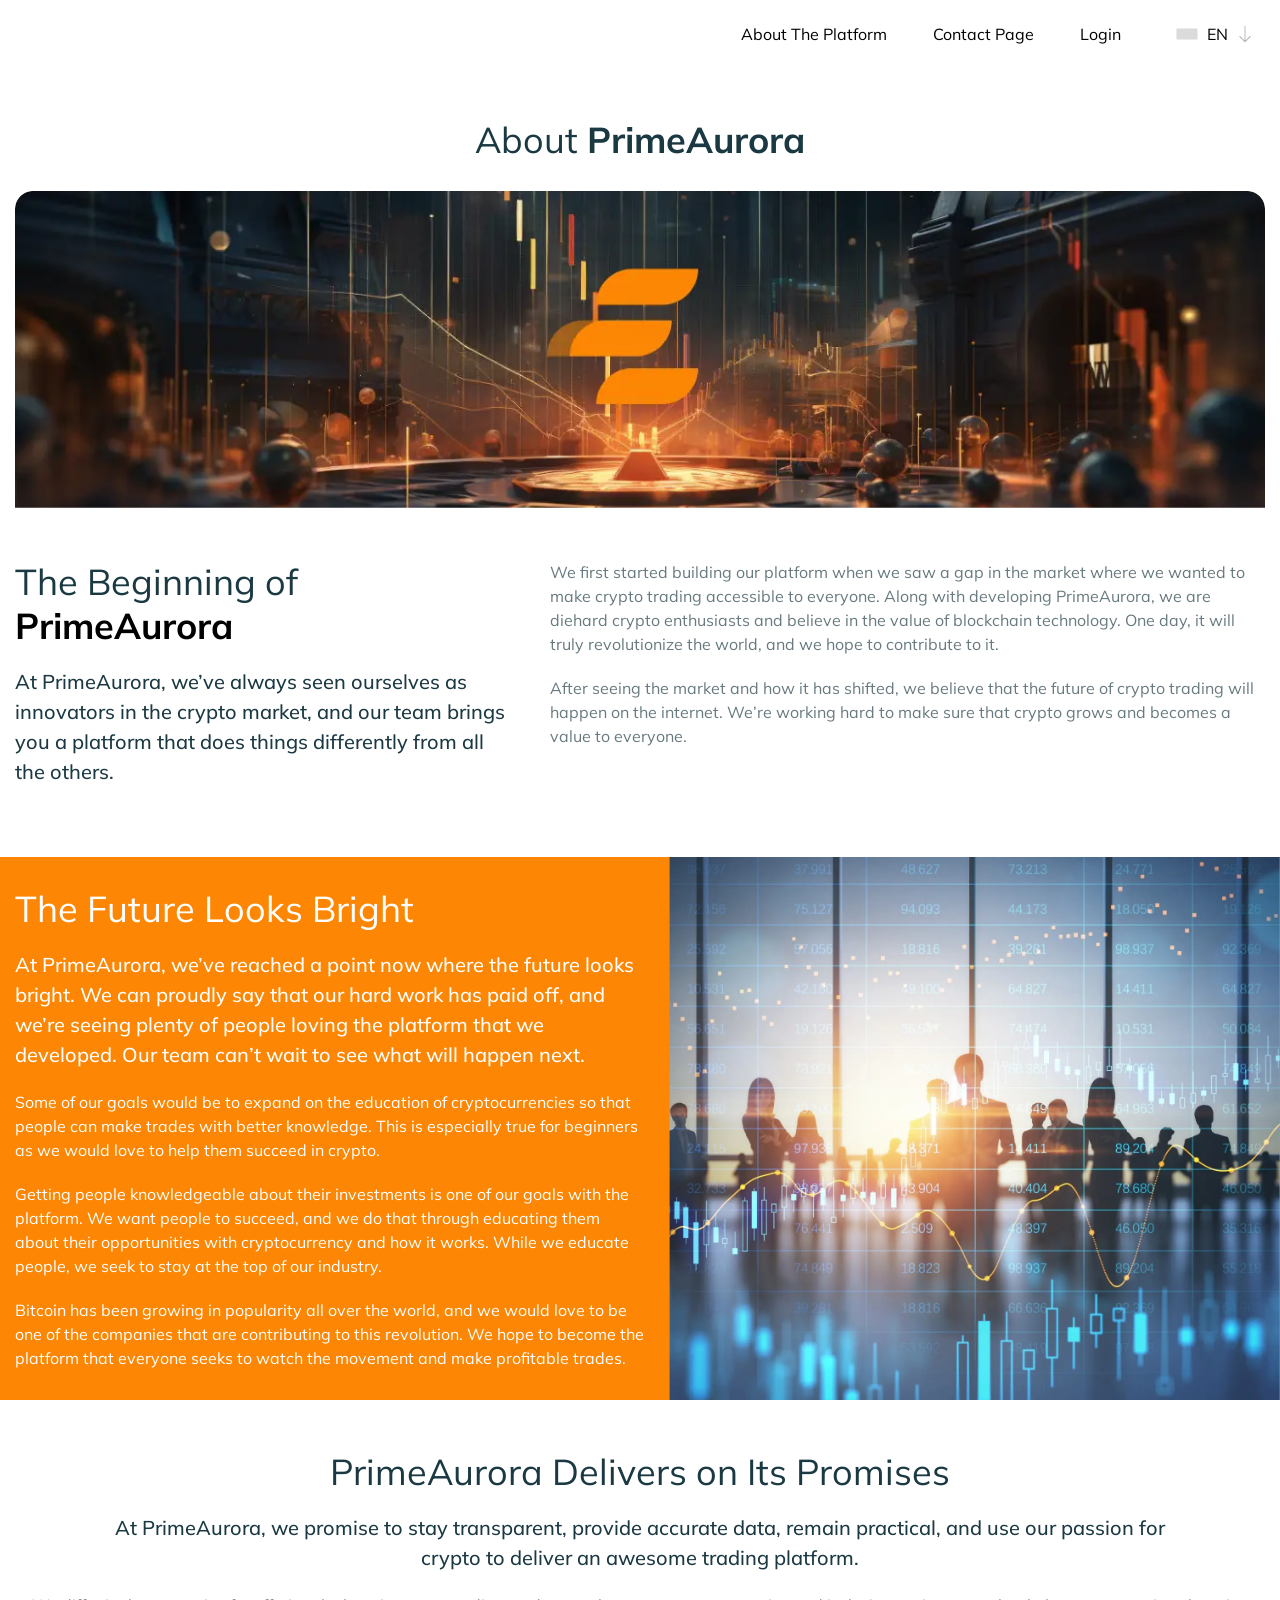
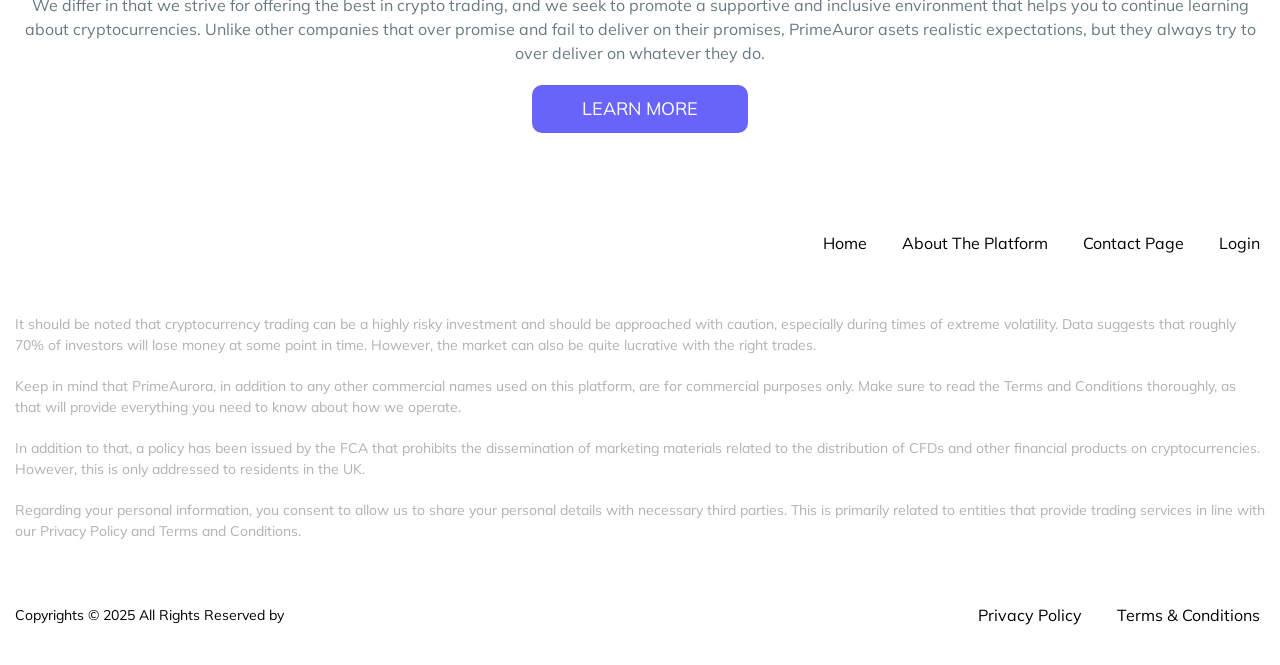
==== pages/about/index.html @ b4b2db0b "Done" ====
<!DOCTYPE html>
<html lang="en" data-scrapbook-source="https://primeaurora.com/about/">
<head>
	<meta charset="UTF-8">
	<meta name="viewport" content="width=device-width, initial-scale=1.0">
	<title>PrimeAurora™ | Official 2025 Update </title>
	<meta name="description" content="Invest in the Wild Frontier of Crypto and Trade with All the Tools You Need">
	<meta name="keywords" content="">

	<link rel="stylesheet" href="../../styles/intlTelInput.css">
	<link rel="stylesheet" href="../../styles/style-min.css">
	<link rel="icon" type="image/png" sizes="32x32" href="../../assets/favicon.ico">

</head>
<body>
	<div class="wrapper">
		<div class="bg_grad">
			<header class="header">
				<div class="container flex-bl">
					<a class="logo" href="/"><img alt="" src="../../assets/logo.svg"></a>
					<div class="language">
						<a class="menu__link" id="toggle">
						<div class="iti__flag iti__gb"></div>En</a>
						<ul class="submenu">
							<li class="subitem">
								<a href="/">
								<div class="iti__flag iti__gb"></div>en</a>
							</li>
							<li class="subitem">
								<a href="../../languages/dk/">
								<div class="iti__flag iti__dk"></div>Dk</a>
							</li>
							<li class="subitem">
								<a href="../../languages/de/">
								<div class="iti__flag iti__de"></div>De</a>
							</li>
							<li class="subitem">
								<a href="../../languages/cz/">
								<div class="iti__flag iti__cz"></div>CZ</a>
							</li>
							<li class="subitem">
								<a href="../../languages/es/">
								<div class="iti__flag iti__es"></div>es</a>
							</li>
							<li class="subitem">
								<a href="../../languages/fi/">
								<div class="iti__flag iti__fi"></div>fi</a>
							</li>
							<li class="subitem">
								<a href="../../languages/fr/">
								<div class="iti__flag iti__fr"></div>Fr</a>
							</li>
							<li class="subitem">
								<a href="../../languages/it/">
								<div class="iti__flag iti__it"></div>IT</a>
							</li>
							<li class="subitem">
								<a href="../../languages/hu/">
								<div class="iti__flag iti__hu"></div>HU</a>
							</li>
							<li class="subitem">
								<a href="../../languages/nl/">
								<div class="iti__flag iti__nl"></div>NL</a>
							</li>
							<li class="subitem">
								<a href="../../languages/no/">
								<div class="iti__flag iti__no"></div>NO</a>
							</li>
							<li class="subitem">
								<a href="../../languages/pl/">
								<div class="iti__flag iti__pl"></div>PL</a>
							</li>
							<li class="subitem">
								<a href="../../languages/pt/">
								<div class="iti__flag iti__pt"></div>PT</a>
							</li>
							<li class="subitem">
								<a href="../../languages/ru/">
								<div class="iti__flag iti__ru"></div>RU</a>
							</li>
							<li class="subitem">
								<a href="../../languages/se/">
								<div class="iti__flag iti__se"></div>SE</a>
							</li>
						</ul>
					</div>
					<nav class="menu__nav">
						<a class="menu__link @@link-1" href="../../pages/about/">About The Platform</a> <a class="menu__link @@link-2" href="../../pages/contact/">Contact Page</a> <a class="menu__link @@link-3" href="../../pages/login/">Login</a>
					</nav>
				</div>
			</header>
		</div>
		<section class="about">
			<div class="container">
				<h1 class="title-2 center">About <b>PrimeAurora</b></h1>
				<div class="about__img"><img alt="" src="../../assets/about.webp"></div>
				<div class="block__row-2">
					<div class="block__col">
						<h2 class="title-2">The Beginning of <b class="accent">PrimeAurora</b></h2>
						<p class="txt">At PrimeAurora, we’ve always seen ourselves as innovators in the crypto market, and our team brings you a platform that does things differently from all the others.</p>
					</div>
					<div class="block__content">
						<p>We first started building our platform when we saw a gap in the market where we wanted to make crypto trading accessible to everyone. Along with developing PrimeAurora, we are diehard crypto enthusiasts and believe in the value of blockchain technology. One day, it will truly revolutionize the world, and we hope to contribute to it.</p>
						<p>After seeing the market and how it has shifted, we believe that the future of crypto trading will happen on the internet. We’re working hard to make sure that crypto grows and becomes a value to everyone.</p>
					</div>
				</div>
			</div>
		</section>
		<div class="holder">
			<div class="holder__content">
				<div class="holder__container">
					<div class="holder__body">
						<h2 class="title-2">The Future Looks Bright</h2>
						<p class="txt">At PrimeAurora, we’ve reached a point now where the future looks bright. We can proudly say that our hard work has paid off, and we’re seeing plenty of people loving the platform that we developed. Our team can’t wait to see what will happen next.</p>
						<p>Some of our goals would be to expand on the education of cryptocurrencies so that people can make trades with better knowledge. This is especially true for beginners as we would love to help them succeed in crypto.</p>
						<p>Getting people knowledgeable about their investments is one of our goals with the platform. We want people to succeed, and we do that through educating them about their opportunities with cryptocurrency and how it works. While we educate people, we seek to stay at the top of our industry.</p>
						<p>Bitcoin has been growing in popularity all over the world, and we would love to be one of the companies that are contributing to this revolution. We hope to become the platform that everyone seeks to watch the movement and make profitable trades.</p>
					</div>
				</div>
			</div>
			<div class="holder__image"><img alt="" src="../../assets/img-4.webp"></div>
		</div>
		<section class="join">
			<div class="container">
				<h2 class="title-2 center">PrimeAurora Delivers on Its Promises</h2>
				<p class="txt center">At PrimeAurora, we promise to stay transparent, provide accurate data, remain practical, and use our passion for<br>
				crypto to deliver an awesome trading platform.</p>
				<p class="center">We differ in that we strive for offering the best in crypto trading, and we seek to promote a supportive and inclusive environment that helps you to continue learning about cryptocurrencies. Unlike other companies that over promise and fail to deliver on their promises, PrimeAuror asets realistic expectations, but they always try to over deliver on whatever they do.</p><a class="btn" href="/">LEARN MORE</a>
			</div>
		</section>
		<footer class="footer">
			<div class="footer-top">
				<div class="container">
					<div class="flex-bl">
						<a class="logo" href="/"><img alt="" src="../../assets/logo.svg"></a>
						<ul class="nav">
							<li class="nav__link">
								<a href="/">Home</a>
							</li>
							<li class="nav__link">
								<a href="../../pages/about/">About The Platform</a>
							</li>
							<li class="nav__link">
								<a href="../../pages/contact/">Contact Page</a>
							</li>
							<li class="nav__link">
								<a href="../../pages/login/">Login</a>
							</li>
						</ul>
					</div>
					<p><b>Important Risk Note:</b><br>
					It should be noted that cryptocurrency trading can be a highly risky investment and should be approached with caution, especially during times of extreme volatility. Data suggests that roughly 70% of investors will lose money at some point in time. However, the market can also be quite lucrative with the right trades.</p>
					<p>Keep in mind that PrimeAurora, in addition to any other commercial names used on this platform, are for commercial purposes only. Make sure to read the Terms and Conditions thoroughly, as that will provide everything you need to know about how we operate.</p>
					<p>In addition to that, a policy has been issued by the FCA that prohibits the dissemination of marketing materials related to the distribution of CFDs and other financial products on cryptocurrencies. However, this is only addressed to residents in the UK.</p>
					<p>Regarding your personal information, you consent to allow us to share your personal details with necessary third parties. This is primarily related to entities that provide trading services in line with our Privacy Policy and Terms and Conditions.</p>
				</div>
			</div>
			<div class="footer-bottom">
				<div class="container">
					<div class="flex-bl">
						<ul class="nav">
							<li class="nav__link">
								<a href="../../pages/policy/">Privacy Policy</a>
							</li>
							<li class="nav__link">
								<a href="../../pages/terms/">Terms &amp; Conditions</a>
							</li>
						</ul>
						<div class="copyright">
							Copyrights © 2025 All Rights Reserved by <span>PrimeAurora</span>
						</div>
					</div>
				</div>
			</div>
		</footer>
	</div>

<script src="../../js/scripts.js"></script>
<script src="../../js/main.js"></script>

</body>
</html>
---- styles/intlTelInput.css ----
.iti {
  position: relative;
  display: inline-block;
}
.iti * {
  box-sizing: border-box;
}
.iti__hide {
  display: none;
}
.iti__v-hide {
  visibility: hidden;
}
.iti input,
.iti input[type=text],
.iti input[type=tel] {
  position: relative;
  z-index: 0;
  margin-top: 0 !important;
  margin-bottom: 0 !important;
  padding-right: 36px;
  margin-right: 0;
}
.iti__flag-container {
  position: absolute;
  top: 0;
  bottom: 0;
  right: 0;
  padding: 1px;
}
.iti__selected-flag {
  z-index: 1;
  position: relative;
  display: flex;
  align-items: center;
  height: 100%;
  padding: 0 6px 0 8px;
}
.iti__arrow {
  margin-left: 6px;
  width: 0;
  height: 0;
  border-left: 3px solid transparent;
  border-right: 3px solid transparent;
  border-top: 4px solid #555;
}
[dir=rtl] .iti__arrow {
  margin-right: 6px;
  margin-left: 0;
}
.iti__arrow--up {
  border-top: none;
  border-bottom: 4px solid #555;
}
.iti__country-list {
  position: absolute;
  z-index: 2;
  list-style: none;
  padding: 0;
  margin: 0 0 0 -1px;
  box-shadow: 1px 1px 4px rgba(0, 0, 0, 0.2);
  background-color: white;
  border: 1px solid #ccc;
  white-space: nowrap;
  max-height: 200px;
  overflow-y: scroll;
  -webkit-overflow-scrolling: touch;
}
.iti__country-list--dropup {
  bottom: 100%;
  margin-bottom: -1px;
}
@media (max-width: 500px) {
  .iti__country-list {
    white-space: normal;
  }
}
.iti__flag-box {
  display: inline-block;
  width: 20px;
}
.iti__divider {
  padding-bottom: 5px;
  margin-bottom: 5px;
  border-bottom: 1px solid #ccc;
}
.iti__country {
  display: flex;
  align-items: center;
  padding: 5px 10px;
  outline: none;
}
.iti__dial-code {
  color: #999;
}
.iti__country.iti__highlight {
  background-color: rgba(0, 0, 0, 0.05);
}
.iti__flag-box, .iti__country-name {
  margin-right: 6px;
}
[dir=rtl] .iti__flag-box, [dir=rtl] .iti__country-name {
  margin-right: 0;
  margin-left: 6px;
}
.iti--allow-dropdown input,
.iti--allow-dropdown input[type=text],
.iti--allow-dropdown input[type=tel], .iti--separate-dial-code input,
.iti--separate-dial-code input[type=text],
.iti--separate-dial-code input[type=tel] {
  padding-right: 6px;
  padding-left: 52px;
  margin-left: 0;
}
[dir=rtl] .iti--allow-dropdown input,
[dir=rtl] .iti--allow-dropdown input[type=text],
[dir=rtl] .iti--allow-dropdown input[type=tel], [dir=rtl] .iti--separate-dial-code input,
[dir=rtl] .iti--separate-dial-code input[type=text],
[dir=rtl] .iti--separate-dial-code input[type=tel] {
  padding-right: 52px;
  padding-left: 6px;
  margin-right: 0;
}
.iti--allow-dropdown .iti__flag-container, .iti--separate-dial-code .iti__flag-container {
  right: auto;
  left: 0;
}
[dir=rtl] .iti--allow-dropdown .iti__flag-container, [dir=rtl] .iti--separate-dial-code .iti__flag-container {
  right: 0;
  left: auto;
}
.iti--allow-dropdown .iti__flag-container:hover {
  cursor: pointer;
}
.iti--allow-dropdown .iti__flag-container:hover .iti__selected-flag {
  /*background-color: rgba(0, 0, 0, 0.05);*/
}
.iti--allow-dropdown input[disabled] + .iti__flag-container:hover,
.iti--allow-dropdown input[readonly] + .iti__flag-container:hover {
  cursor: default;
}
.iti--allow-dropdown input[disabled] + .iti__flag-container:hover .iti__selected-flag,
.iti--allow-dropdown input[readonly] + .iti__flag-container:hover .iti__selected-flag {
  background-color: transparent;
}
.iti--separate-dial-code .iti__selected-flag {
  background-color: rgba(0, 0, 0, 0.05);
}
.iti--separate-dial-code.iti--show-flags .iti__selected-dial-code {
  margin-left: 6px;
}
[dir=rtl] .iti--separate-dial-code.iti--show-flags .iti__selected-dial-code {
  margin-left: 0;
  margin-right: 6px;
}
.iti--container {
  position: absolute;
  top: -1000px;
  left: -1000px;
  z-index: 1060;
  padding: 1px;
}
.iti--container:hover {
  cursor: pointer;
}

.iti-mobile .iti--container {
  top: 30px;
  bottom: 30px;
  left: 30px;
  right: 30px;
  position: fixed;
}
.iti-mobile .iti__country-list {
  max-height: 100%;
  width: 100%;
}
.iti-mobile .iti__country {
  padding: 10px 10px;
  line-height: 1.5em;
}

.iti__flag {
  width: 20px;
}
.iti__flag.iti__be {
  width: 18px;
}
.iti__flag.iti__ch {
  width: 15px;
}
.iti__flag.iti__mc {
  width: 19px;
}
.iti__flag.iti__ne {
  width: 18px;
}
.iti__flag.iti__np {
  width: 13px;
}
.iti__flag.iti__va {
  width: 15px;
}
@media (-webkit-min-device-pixel-ratio: 2), (min-resolution: 192dpi) {
  .iti__flag {
    background-size: 5762px 15px;
  }
}
.iti__flag.iti__ac {
  height: 10px;
  background-position: 0px 0px;
}
.iti__flag.iti__ad {
  height: 14px;
  background-position: -22px 0px;
}
.iti__flag.iti__ae {
  height: 10px;
  background-position: -44px 0px;
}
.iti__flag.iti__af {
  height: 14px;
  background-position: -66px 0px;
}
.iti__flag.iti__ag {
  height: 14px;
  background-position: -88px 0px;
}
.iti__flag.iti__ai {
  height: 10px;
  background-position: -110px 0px;
}
.iti__flag.iti__al {
  height: 15px;
  background-position: -132px 0px;
}
.iti__flag.iti__am {
  height: 10px;
  background-position: -154px 0px;
}
.iti__flag.iti__ao {
  height: 14px;
  background-position: -176px 0px;
}
.iti__flag.iti__aq {
  height: 14px;
  background-position: -198px 0px;
}
.iti__flag.iti__ar {
  height: 13px;
  background-position: -220px 0px;
}
.iti__flag.iti__as {
  height: 10px;
  background-position: -242px 0px;
}
.iti__flag.iti__at {
  height: 14px;
  background-position: -264px 0px;
}
.iti__flag.iti__au {
  height: 10px;
  background-position: -286px 0px;
}
.iti__flag.iti__aw {
  height: 14px;
  background-position: -308px 0px;
}
.iti__flag.iti__ax {
  height: 13px;
  background-position: -330px 0px;
}
.iti__flag.iti__az {
  height: 10px;
  background-position: -352px 0px;
}
.iti__flag.iti__ba {
  height: 10px;
  background-position: -374px 0px;
}
.iti__flag.iti__bb {
  height: 14px;
  background-position: -396px 0px;
}
.iti__flag.iti__bd {
  height: 12px;
  background-position: -418px 0px;
}
.iti__flag.iti__be {
  height: 15px;
  background-position: -440px 0px;
}
.iti__flag.iti__bf {
  height: 14px;
  background-position: -460px 0px;
}
.iti__flag.iti__bg {
  height: 12px;
  background-position: -482px 0px;
}
.iti__flag.iti__bh {
  height: 12px;
  background-position: -504px 0px;
}
.iti__flag.iti__bi {
  height: 12px;
  background-position: -526px 0px;
}
.iti__flag.iti__bj {
  height: 14px;
  background-position: -548px 0px;
}
.iti__flag.iti__bl {
  height: 14px;
  background-position: -570px 0px;
}
.iti__flag.iti__bm {
  height: 10px;
  background-position: -592px 0px;
}
.iti__flag.iti__bn {
  height: 10px;
  background-position: -614px 0px;
}
.iti__flag.iti__bo {
  height: 14px;
  background-position: -636px 0px;
}
.iti__flag.iti__bq {
  height: 14px;
  background-position: -658px 0px;
}
.iti__flag.iti__br {
  height: 14px;
  background-position: -680px 0px;
}
.iti__flag.iti__bs {
  height: 10px;
  background-position: -702px 0px;
}
.iti__flag.iti__bt {
  height: 14px;
  background-position: -724px 0px;
}
.iti__flag.iti__bv {
  height: 15px;
  background-position: -746px 0px;
}
.iti__flag.iti__bw {
  height: 14px;
  background-position: -768px 0px;
}
.iti__flag.iti__by {
  height: 10px;
  background-position: -790px 0px;
}
.iti__flag.iti__bz {
  height: 12px;
  background-position: -812px 0px;
}
.iti__flag.iti__ca {
  height: 10px;
  background-position: -834px 0px;
}
.iti__flag.iti__cc {
  height: 10px;
  background-position: -856px 0px;
}
.iti__flag.iti__cd {
  height: 15px;
  background-position: -878px 0px;
}
.iti__flag.iti__cf {
  height: 14px;
  background-position: -900px 0px;
}
.iti__flag.iti__cg {
  height: 14px;
  background-position: -922px 0px;
}
.iti__flag.iti__ch {
  height: 15px;
  background-position: -944px 0px;
}
.iti__flag.iti__ci {
  height: 14px;
  background-position: -961px 0px;
}
.iti__flag.iti__ck {
  height: 10px;
  background-position: -983px 0px;
}
.iti__flag.iti__cl {
  height: 14px;
  background-position: -1005px 0px;
}
.iti__flag.iti__cm {
  height: 14px;
  background-position: -1027px 0px;
}
.iti__flag.iti__cn {
  height: 14px;
  background-position: -1049px 0px;
}
.iti__flag.iti__co {
  height: 14px;
  background-position: -1071px 0px;
}
.iti__flag.iti__cp {
  height: 14px;
  background-position: -1093px 0px;
}
.iti__flag.iti__cq {
  height: 12px;
  background-position: -1115px 0px;
}
.iti__flag.iti__cr {
  height: 12px;
  background-position: -1137px 0px;
}
.iti__flag.iti__cu {
  height: 10px;
  background-position: -1159px 0px;
}
.iti__flag.iti__cv {
  height: 12px;
  background-position: -1181px 0px;
}
.iti__flag.iti__cw {
  height: 14px;
  background-position: -1203px 0px;
}
.iti__flag.iti__cx {
  height: 10px;
  background-position: -1225px 0px;
}
.iti__flag.iti__cy {
  height: 14px;
  background-position: -1247px 0px;
}
.iti__flag.iti__cz {
  height: 14px;
  background-position: -1269px 0px;
}
.iti__flag.iti__de {
  height: 12px;
  background-position: -1291px 0px;
}
.iti__flag.iti__dg {
  height: 10px;
  background-position: -1313px 0px;
}
.iti__flag.iti__dj {
  height: 14px;
  background-position: -1335px 0px;
}
.iti__flag.iti__dk {
  height: 15px;
  background-position: -1357px 0px;
}
.iti__flag.iti__dm {
  height: 10px;
  background-position: -1379px 0px;
}
.iti__flag.iti__do {
  height: 14px;
  background-position: -1401px 0px;
}
.iti__flag.iti__dz {
  height: 14px;
  background-position: -1423px 0px;
}
.iti__flag.iti__ea {
  height: 14px;
  background-position: -1445px 0px;
}
.iti__flag.iti__ec {
  height: 14px;
  background-position: -1467px 0px;
}
.iti__flag.iti__ee {
  height: 13px;
  background-position: -1489px 0px;
}
.iti__flag.iti__eg {
  height: 14px;
  background-position: -1511px 0px;
}
.iti__flag.iti__eh {
  height: 10px;
  background-position: -1533px 0px;
}
.iti__flag.iti__er {
  height: 10px;
  background-position: -1555px 0px;
}
.iti__flag.iti__es {
  height: 14px;
  background-position: -1577px 0px;
}
.iti__flag.iti__et {
  height: 10px;
  background-position: -1599px 0px;
}
.iti__flag.iti__eu {
  height: 14px;
  background-position: -1621px 0px;
}
.iti__flag.iti__ez {
  height: 14px;
  background-position: -1643px 0px;
}
.iti__flag.iti__fi {
  height: 12px;
  background-position: -1665px 0px;
}
.iti__flag.iti__fj {
  height: 10px;
  background-position: -1687px 0px;
}
.iti__flag.iti__fk {
  height: 10px;
  background-position: -1709px 0px;
}
.iti__flag.iti__fm {
  height: 11px;
  background-position: -1731px 0px;
}
.iti__flag.iti__fo {
  height: 15px;
  background-position: -1753px 0px;
}
.iti__flag.iti__fr {
  height: 14px;
  background-position: -1775px 0px;
}
.iti__flag.iti__fx {
  height: 14px;
  background-position: -1797px 0px;
}
.iti__flag.iti__ga {
  height: 15px;
  background-position: -1819px 0px;
}
.iti__flag.iti__gb {
  height: 10px;
  background-position: -1841px 0px;
}
.iti__flag.iti__gd {
  height: 12px;
  background-position: -1863px 0px;
}
.iti__flag.iti__ge {
  height: 14px;
  background-position: -1885px 0px;
}
.iti__flag.iti__gf {
  height: 14px;
  background-position: -1907px 0px;
}
.iti__flag.iti__gg {
  height: 14px;
  background-position: -1929px 0px;
}
.iti__flag.iti__gh {
  height: 14px;
  background-position: -1951px 0px;
}
.iti__flag.iti__gi {
  height: 10px;
  background-position: -1973px 0px;
}
.iti__flag.iti__gl {
  height: 14px;
  background-position: -1995px 0px;
}
.iti__flag.iti__gm {
  height: 14px;
  background-position: -2017px 0px;
}
.iti__flag.iti__gn {
  height: 14px;
  background-position: -2039px 0px;
}
.iti__flag.iti__gp {
  height: 14px;
  background-position: -2061px 0px;
}
.iti__flag.iti__gq {
  height: 14px;
  background-position: -2083px 0px;
}
.iti__flag.iti__gr {
  height: 14px;
  background-position: -2105px 0px;
}
.iti__flag.iti__gs {
  height: 10px;
  background-position: -2127px 0px;
}
.iti__flag.iti__gt {
  height: 13px;
  background-position: -2149px 0px;
}
.iti__flag.iti__gu {
  height: 11px;
  background-position: -2171px 0px;
}
.iti__flag.iti__gw {
  height: 10px;
  background-position: -2193px 0px;
}
.iti__flag.iti__gy {
  height: 12px;
  background-position: -2215px 0px;
}
.iti__flag.iti__hk {
  height: 14px;
  background-position: -2237px 0px;
}
.iti__flag.iti__hm {
  height: 10px;
  background-position: -2259px 0px;
}
.iti__flag.iti__hn {
  height: 10px;
  background-position: -2281px 0px;
}
.iti__flag.iti__hr {
  height: 10px;
  background-position: -2303px 0px;
}
.iti__flag.iti__ht {
  height: 12px;
  background-position: -2325px 0px;
}
.iti__flag.iti__hu {
  height: 10px;
  background-position: -2347px 0px;
}
.iti__flag.iti__ic {
  height: 14px;
  background-position: -2369px 0px;
}
.iti__flag.iti__id {
  height: 14px;
  background-position: -2391px 0px;
}
.iti__flag.iti__ie {
  height: 10px;
  background-position: -2413px 0px;
}
.iti__flag.iti__il {
  height: 15px;
  background-position: -2435px 0px;
}
.iti__flag.iti__im {
  height: 10px;
  background-position: -2457px 0px;
}
.iti__flag.iti__in {
  height: 14px;
  background-position: -2479px 0px;
}
.iti__flag.iti__io {
  height: 10px;
  background-position: -2501px 0px;
}
.iti__flag.iti__iq {
  height: 14px;
  background-position: -2523px 0px;
}
.iti__flag.iti__ir {
  height: 12px;
  background-position: -2545px 0px;
}
.iti__flag.iti__is {
  height: 15px;
  background-position: -2567px 0px;
}
.iti__flag.iti__it {
  height: 14px;
  background-position: -2589px 0px;
}
.iti__flag.iti__je {
  height: 12px;
  background-position: -2611px 0px;
}
.iti__flag.iti__jm {
  height: 10px;
  background-position: -2633px 0px;
}
.iti__flag.iti__jo {
  height: 10px;
  background-position: -2655px 0px;
}
.iti__flag.iti__jp {
  height: 14px;
  background-position: -2677px 0px;
}
.iti__flag.iti__ke {
  height: 14px;
  background-position: -2699px 0px;
}
.iti__flag.iti__kg {
  height: 12px;
  background-position: -2721px 0px;
}
.iti__flag.iti__kh {
  height: 13px;
  background-position: -2743px 0px;
}
.iti__flag.iti__ki {
  height: 10px;
  background-position: -2765px 0px;
}
.iti__flag.iti__km {
  height: 12px;
  background-position: -2787px 0px;
}
.iti__flag.iti__kn {
  height: 14px;
  background-position: -2809px 0px;
}
.iti__flag.iti__kp {
  height: 10px;
  background-position: -2831px 0px;
}
.iti__flag.iti__kr {
  height: 14px;
  background-position: -2853px 0px;
}
.iti__flag.iti__kw {
  height: 10px;
  background-position: -2875px 0px;
}
.iti__flag.iti__ky {
  height: 10px;
  background-position: -2897px 0px;
}
.iti__flag.iti__kz {
  height: 10px;
  background-position: -2919px 0px;
}
.iti__flag.iti__la {
  height: 14px;
  background-position: -2941px 0px;
}
.iti__flag.iti__lb {
  height: 14px;
  background-position: -2963px 0px;
}
.iti__flag.iti__lc {
  height: 10px;
  background-position: -2985px 0px;
}
.iti__flag.iti__li {
  height: 12px;
  background-position: -3007px 0px;
}
.iti__flag.iti__lk {
  height: 10px;
  background-position: -3029px 0px;
}
.iti__flag.iti__lr {
  height: 11px;
  background-position: -3051px 0px;
}
.iti__flag.iti__ls {
  height: 14px;
  background-position: -3073px 0px;
}
.iti__flag.iti__lt {
  height: 12px;
  background-position: -3095px 0px;
}
.iti__flag.iti__lu {
  height: 12px;
  background-position: -3117px 0px;
}
.iti__flag.iti__lv {
  height: 10px;
  background-position: -3139px 0px;
}
.iti__flag.iti__ly {
  height: 10px;
  background-position: -3161px 0px;
}
.iti__flag.iti__ma {
  height: 14px;
  background-position: -3183px 0px;
}
.iti__flag.iti__mc {
  height: 15px;
  background-position: -3205px 0px;
}
.iti__flag.iti__md {
  height: 10px;
  background-position: -3226px 0px;
}
.iti__flag.iti__me {
  height: 10px;
  background-position: -3248px 0px;
}
.iti__flag.iti__mf {
  height: 14px;
  background-position: -3270px 0px;
}
.iti__flag.iti__mg {
  height: 14px;
  background-position: -3292px 0px;
}
.iti__flag.iti__mh {
  height: 11px;
  background-position: -3314px 0px;
}
.iti__flag.iti__mk {
  height: 10px;
  background-position: -3336px 0px;
}
.iti__flag.iti__ml {
  height: 14px;
  background-position: -3358px 0px;
}
.iti__flag.iti__mm {
  height: 14px;
  background-position: -3380px 0px;
}
.iti__flag.iti__mn {
  height: 10px;
  background-position: -3402px 0px;
}
.iti__flag.iti__mo {
  height: 14px;
  background-position: -3424px 0px;
}
.iti__flag.iti__mp {
  height: 10px;
  background-position: -3446px 0px;
}
.iti__flag.iti__mq {
  height: 14px;
  background-position: -3468px 0px;
}
.iti__flag.iti__mr {
  height: 14px;
  background-position: -3490px 0px;
}
.iti__flag.iti__ms {
  height: 10px;
  background-position: -3512px 0px;
}
.iti__flag.iti__mt {
  height: 14px;
  background-position: -3534px 0px;
}
.iti__flag.iti__mu {
  height: 14px;
  background-position: -3556px 0px;
}
.iti__flag.iti__mv {
  height: 14px;
  background-position: -3578px 0px;
}
.iti__flag.iti__mw {
  height: 14px;
  background-position: -3600px 0px;
}
.iti__flag.iti__mx {
  height: 12px;
  background-position: -3622px 0px;
}
.iti__flag.iti__my {
  height: 10px;
  background-position: -3644px 0px;
}
.iti__flag.iti__mz {
  height: 14px;
  background-position: -3666px 0px;
}
.iti__flag.iti__na {
  height: 14px;
  background-position: -3688px 0px;
}
.iti__flag.iti__nc {
  height: 10px;
  background-position: -3710px 0px;
}
.iti__flag.iti__ne {
  height: 15px;
  background-position: -3732px 0px;
}
.iti__flag.iti__nf {
  height: 10px;
  background-position: -3752px 0px;
}
.iti__flag.iti__ng {
  height: 10px;
  background-position: -3774px 0px;
}
.iti__flag.iti__ni {
  height: 12px;
  background-position: -3796px 0px;
}
.iti__flag.iti__nl {
  height: 14px;
  background-position: -3818px 0px;
}
.iti__flag.iti__no {
  height: 15px;
  background-position: -3840px 0px;
}
.iti__flag.iti__np {
  height: 15px;
  background-position: -3862px 0px;
}
.iti__flag.iti__nr {
  height: 10px;
  background-position: -3877px 0px;
}
.iti__flag.iti__nu {
  height: 10px;
  background-position: -3899px 0px;
}
.iti__flag.iti__nz {
  height: 10px;
  background-position: -3921px 0px;
}
.iti__flag.iti__om {
  height: 10px;
  background-position: -3943px 0px;
}
.iti__flag.iti__pa {
  height: 14px;
  background-position: -3965px 0px;
}
.iti__flag.iti__pe {
  height: 14px;
  background-position: -3987px 0px;
}
.iti__flag.iti__pf {
  height: 14px;
  background-position: -4009px 0px;
}
.iti__flag.iti__pg {
  height: 15px;
  background-position: -4031px 0px;
}
.iti__flag.iti__ph {
  height: 10px;
  background-position: -4053px 0px;
}
.iti__flag.iti__pk {
  height: 14px;
  background-position: -4075px 0px;
}
.iti__flag.iti__pl {
  height: 13px;
  background-position: -4097px 0px;
}
.iti__flag.iti__pm {
  height: 14px;
  background-position: -4119px 0px;
}
.iti__flag.iti__pn {
  height: 10px;
  background-position: -4141px 0px;
}
.iti__flag.iti__pr {
  height: 14px;
  background-position: -4163px 0px;
}
.iti__flag.iti__ps {
  height: 10px;
  background-position: -4185px 0px;
}
.iti__flag.iti__pt {
  height: 14px;
  background-position: -4207px 0px;
}
.iti__flag.iti__pw {
  height: 13px;
  background-position: -4229px 0px;
}
.iti__flag.iti__py {
  height: 11px;
  background-position: -4251px 0px;
}
.iti__flag.iti__qa {
  height: 8px;
  background-position: -4273px 0px;
}
.iti__flag.iti__re {
  height: 14px;
  background-position: -4295px 0px;
}
.iti__flag.iti__ro {
  height: 14px;
  background-position: -4317px 0px;
}
.iti__flag.iti__rs {
  height: 14px;
  background-position: -4339px 0px;
}
.iti__flag.iti__ru {
  height: 14px;
  background-position: -4361px 0px;
}
.iti__flag.iti__rw {
  height: 14px;
  background-position: -4383px 0px;
}
.iti__flag.iti__sa {
  height: 14px;
  background-position: -4405px 0px;
}
.iti__flag.iti__sb {
  height: 10px;
  background-position: -4427px 0px;
}
.iti__flag.iti__sc {
  height: 10px;
  background-position: -4449px 0px;
}
.iti__flag.iti__sd {
  height: 10px;
  background-position: -4471px 0px;
}
.iti__flag.iti__se {
  height: 13px;
  background-position: -4493px 0px;
}
.iti__flag.iti__sg {
  height: 14px;
  background-position: -4515px 0px;
}
.iti__flag.iti__sh {
  height: 10px;
  background-position: -4537px 0px;
}
.iti__flag.iti__si {
  height: 10px;
  background-position: -4559px 0px;
}
.iti__flag.iti__sj {
  height: 15px;
  background-position: -4581px 0px;
}
.iti__flag.iti__sk {
  height: 14px;
  background-position: -4603px 0px;
}
.iti__flag.iti__sl {
  height: 14px;
  background-position: -4625px 0px;
}
.iti__flag.iti__sm {
  height: 15px;
  background-position: -4647px 0px;
}
.iti__flag.iti__sn {
  height: 14px;
  background-position: -4669px 0px;
}
.iti__flag.iti__so {
  height: 14px;
  background-position: -4691px 0px;
}
.iti__flag.iti__sr {
  height: 14px;
  background-position: -4713px 0px;
}
.iti__flag.iti__ss {
  height: 10px;
  background-position: -4735px 0px;
}
.iti__flag.iti__st {
  height: 10px;
  background-position: -4757px 0px;
}
.iti__flag.iti__su {
  height: 10px;
  background-position: -4779px 0px;
}
.iti__flag.iti__sv {
  height: 12px;
  background-position: -4801px 0px;
}
.iti__flag.iti__sx {
  height: 14px;
  background-position: -4823px 0px;
}
.iti__flag.iti__sy {
  height: 14px;
  background-position: -4845px 0px;
}
.iti__flag.iti__sz {
  height: 14px;
  background-position: -4867px 0px;
}
.iti__flag.iti__ta {
  height: 10px;
  background-position: -4889px 0px;
}
.iti__flag.iti__tc {
  height: 10px;
  background-position: -4911px 0px;
}
.iti__flag.iti__td {
  height: 14px;
  background-position: -4933px 0px;
}
.iti__flag.iti__tf {
  height: 14px;
  background-position: -4955px 0px;
}
.iti__flag.iti__tg {
  height: 13px;
  background-position: -4977px 0px;
}
.iti__flag.iti__th {
  height: 14px;
  background-position: -4999px 0px;
}
.iti__flag.iti__tj {
  height: 10px;
  background-position: -5021px 0px;
}
.iti__flag.iti__tk {
  height: 10px;
  background-position: -5043px 0px;
}
.iti__flag.iti__tl {
  height: 10px;
  background-position: -5065px 0px;
}
.iti__flag.iti__tm {
  height: 14px;
  background-position: -5087px 0px;
}
.iti__flag.iti__tn {
  height: 14px;
  background-position: -5109px 0px;
}
.iti__flag.iti__to {
  height: 10px;
  background-position: -5131px 0px;
}
.iti__flag.iti__tr {
  height: 14px;
  background-position: -5153px 0px;
}
.iti__flag.iti__tt {
  height: 12px;
  background-position: -5175px 0px;
}
.iti__flag.iti__tv {
  height: 10px;
  background-position: -5197px 0px;
}
.iti__flag.iti__tw {
  height: 14px;
  background-position: -5219px 0px;
}
.iti__flag.iti__tz {
  height: 14px;
  background-position: -5241px 0px;
}
.iti__flag.iti__ua {
  height: 14px;
  background-position: -5263px 0px;
}
.iti__flag.iti__ug {
  height: 14px;
  background-position: -5285px 0px;
}
.iti__flag.iti__uk {
  height: 10px;
  background-position: -5307px 0px;
}
.iti__flag.iti__um {
  height: 11px;
  background-position: -5329px 0px;
}
.iti__flag.iti__un {
  height: 14px;
  background-position: -5351px 0px;
}
.iti__flag.iti__us {
  height: 11px;
  background-position: -5373px 0px;
}
.iti__flag.iti__uy {
  height: 14px;
  background-position: -5395px 0px;
}
.iti__flag.iti__uz {
  height: 10px;
  background-position: -5417px 0px;
}
.iti__flag.iti__va {
  height: 15px;
  background-position: -5439px 0px;
}
.iti__flag.iti__vc {
  height: 14px;
  background-position: -5456px 0px;
}
.iti__flag.iti__ve {
  height: 14px;
  background-position: -5478px 0px;
}
.iti__flag.iti__vg {
  height: 10px;
  background-position: -5500px 0px;
}
.iti__flag.iti__vi {
  height: 14px;
  background-position: -5522px 0px;
}
.iti__flag.iti__vn {
  height: 14px;
  background-position: -5544px 0px;
}
.iti__flag.iti__vu {
  height: 12px;
  background-position: -5566px 0px;
}
.iti__flag.iti__wf {
  height: 14px;
  background-position: -5588px 0px;
}
.iti__flag.iti__ws {
  height: 10px;
  background-position: -5610px 0px;
}
.iti__flag.iti__xk {
  height: 15px;
  background-position: -5632px 0px;
}
.iti__flag.iti__ye {
  height: 14px;
  background-position: -5654px 0px;
}
.iti__flag.iti__yt {
  height: 14px;
  background-position: -5676px 0px;
}
.iti__flag.iti__za {
  height: 14px;
  background-position: -5698px 0px;
}
.iti__flag.iti__zm {
  height: 14px;
  background-position: -5720px 0px;
}
.iti__flag.iti__zw {
  height: 10px;
  background-position: -5742px 0px;
}

.iti__flag {
  height: 15px;
  box-shadow: 0px 0px 1px 0px #888;
  background-image: url("../assets/flags.png");
  background-repeat: no-repeat;
  background-color: #dbdbdb;
  background-position: 20px 0;
}
@media (-webkit-min-device-pixel-ratio: 2), (min-resolution: 192dpi) {
  .iti__flag {
    background-image: url("../assets/flags@2x.png");
  }
}

.iti__flag.iti__np {
  background-color: transparent;
}
---- styles/style-min.css ----
@import url('https://fonts.googleapis.com/css2?family=Mulish:ital,wght@0,200;0,400;0,500;0,600&display=swap');

html{
	-webkit-box-sizing:border-box;
	box-sizing:border-box
}
*,::after,::before{
	margin:0;
	outline:0;
	border:0;
	padding:0;
	-webkit-box-sizing:inherit;
	box-sizing:inherit
}
a{
	outline:0;
	/*display:block;*/
	color:inherit;
	cursor:pointer
}
dd,ol,ul{
	list-style:none;
	list-style-type:none
}
button,input,select,textarea{
	font:inherit
}
input::-ms-clear{
	display:none
}
button{
	border-width:0;
	color:inherit;
	background-color:transparent;
	cursor:pointer
}
button::-moz-focus-inner,input::-moz-focus-inner{
	border:0;
	padding:0
}
h1,h2,h3,h4,h5,h6{
	font-weight:400;
	font-size:100%
}
a,a:hover,a:visited{
	text-decoration:none
}
img{
	max-width:100%;
	border:0
}
.form__bg{
	border-radius:10px;
	background-color: #fff;
	box-shadow: 0px 0px 5px #00000080;
	/*background:-webkit-gradient(linear,left bottom,left top,from(#f7f8f8),to(#f7f8f8)),#fff;
	background:linear-gradient(0deg,#f7f8f8 0,#f7f8f8 100%),#fff;*/
	-webkit-backdrop-filter:blur(5px);
	backdrop-filter:blur(5px)
}
@supports (font-size-adjust:1){
	*{
		font-size-adjust:.5
}
}
*{
	font-family:"Mulish",sans-serif
}
body,html{
	position:relative;
	height:100%;
	min-height:100%;
	max-width:100%
}
body{
	font-weight:400;
	font-size:14px;
	line-height:1.5;
	word-break:break-word;
	color:#687a7f;
	background-color:#fff
}
.wrapper{
	overflow:hidden;
	min-height:100%
}
.container{
	margin:0 auto;
	width:100%;
	max-width:1320px;
	padding-inline:10px
}
section{
	padding-block:30px
}
section.p0{
	padding-block:30px 0
}
.bg{
	background-size:cover;
	background-position:top center;
	background-repeat:no-repeat;
}
.title-2{
	margin-bottom:20px;
	font-size:24px;
	line-height:1.2;
	/*font-weight:600;*/
	color:#1b3942
}
.title-2 span,.title-form span,img{
	display:block
}
.descr,.title-form{
	font-size:20px;
	text-align:center;
	line-height:1.3
}
.title-form{
	margin-bottom:20px;
	color:#1b3942
}
.descr{
	max-width:900px;
	color:#1a1a1a;
	margin:0 auto 20px
}
.txt{
	color:#1b3942;
	font-size:16px;
	font-weight:500;
	line-height:1.5
}
.accent{
	color: #000;
}
.accent-1{
	color:#01c9ee
}
a{
	-webkit-transition:all .3s ease-in-out;
	transition:all .3s ease-in-out
}
p+p{
	margin-top:20px
}
.clause{
	border-left:4px solid #01c9ee;
	background:#f7f8f8;
	padding:12px 30px;
	max-width:-webkit-max-content;
	max-width:-moz-max-content;
	max-width:max-content;
	margin:40px auto 0
}
.about__img{
	width:100%;
	border-radius:18px;
	overflow:hidden;
	margin:20px auto;
	aspect-ratio:129/35
}
.header{
	position:relative;
	z-index:5;
	padding-block:12px;
}
.header .flex-bl{
	-webkit-box-pack:justify;
	-ms-flex-pack:justify;
	justify-content:space-between;
	-webkit-box-align:center;
	-ms-flex-align:center;
	align-items:center;
	row-gap:5px
}
.logo{
	width:180px;
	aspect-ratio:166/17
}
.menu__nav{
	position:relative;
	display:-webkit-box;
	display:-ms-flexbox;
	display:flex;
	-ms-flex-wrap:wrap;
	flex-wrap:wrap;
	-webkit-box-pack:center;
	-ms-flex-pack:center;
	justify-content:center;
	width:100%
}
.menu__link{
	padding:8px;
	font-size:13px;
	white-space:nowrap;
	text-align:center;
	color: #000;
	cursor:pointer;
	transition: transform 0.3s ease;
}
.menu__link._active{
	color:#fd8704
}
.submenu{
	position:absolute;
	left:0;
	top:calc(100% + 9px);
	z-index:5;
	display:none;
	border-radius:8px;
	padding:3px 5px;
	width:100%;
	text-transform:uppercase;
	background:#f7f8f8
}
.subitem{
	margin-bottom:2px;
	border-radius:8px;
	color:#181818
}
.subitem a{
	padding:6px 10px
}
.language{
	position:relative;
	border-radius:10px;
	text-transform:uppercase;
	color:#fff;
}
.language .menu__link{
	padding-right:2px
}
.language a{
	display:-webkit-box;
	display:-ms-flexbox;
	display:flex;
	-webkit-box-align:center;
	-ms-flex-align:center;
	align-items:center
}
.language>a::after{
	content:"";
	width:24px;
	height:24px;
	min-width:24px;
	background:url("../assets/direction-down.png")
}
.iti{
	display:block
}
.iti__flag{
	margin-right:10px
}
.iti--separate-dial-code .iti__selected-flag{
	background-color:transparent
}
.iti--separate-dial-code.iti--show-flags .iti__selected-dial-code{
	margin-left:6px;
	font-size:16px;
	color:#666
}
.home{
	padding: 0;
	position: relative;
	padding-top: 50px;
}
.home__title{
	font-size:30px;
	line-height:1.2;
	color:#000;
	margin-bottom:10px
}
.home__title sup{
	font-size:12px;
	font-weight:700
}
.home__text{
	color:#000;
	font-size:20px;
	line-height:1.3
}
.home__hold{
	position:relative;
	z-index:2;
	display:-webkit-box;
	display:-ms-flexbox;
	display:flex;
	-webkit-box-orient:vertical;
	-webkit-box-direction:normal;
	-ms-flex-direction:column;
	flex-direction:column;
	-webkit-box-pack:center;
	-ms-flex-pack:center;
	justify-content:center;
	-webkit-box-align:center;
	-ms-flex-align:center;
	align-items:center;
	padding-bottom:150px
}
.home__body,.home__form{
	position:relative;
	z-index:1;
	width:100%
}
.home__body{
	padding-top:30px
}
.home__form{
	max-width:450px;
	margin-inline:auto
}
.form{
	width:100%
}
.form .btn,.form__bg,.form__bg ul{
	margin-top:20px
}
.form__bg{
	position:relative;
	z-index:1;
	padding:20px 10px
}
.form__bg ul{
	list-style-type:disc;
	padding-left:16px
}
.form__bg ul li{
	position:relative;
	font-size:13px;
	line-height:1.3;
	color:#666
}
.form__bg ul li:not(:last-child){
	margin-bottom:8px
}
.form__bg ul li a{
	display:inline-block;
	text-decoration:none;
	-webkit-transition:all .3s ease-in;
	transition:all .3s ease-in;
	text-underline-offset:2px
}
.form-login{
	position:relative;
	z-index:0;
	margin-inline:auto;
	max-width:450px
}
input{
	border:1px solid #d5d9ed;
	border-radius:10px;
	padding:13px 20px;
	width:100%;
	height:100%;
	min-width:100%;
	color:#666;
	font-size:18px
}
.form input::-webkit-input-placeholder,.form textarea::-webkit-input-placeholder{
	color:#666;
	font-size:18px
}
.form input::-moz-placeholder,.form textarea::-moz-placeholder{
	color:#666;
	font-size:18px
}
.form input:-ms-input-placeholder,.form textarea:-ms-input-placeholder{
	color:#666;
	font-size:18px
}
.form input::-ms-input-placeholder,.form textarea::-ms-input-placeholder{
	color:#666;
	font-size:18px
}
.form input::placeholder,.form textarea::placeholder{
	color:#666;
	font-size:18px
}
.btn,.form textarea{
	width:100%;
	font-size:18px
}
textarea{
	border:1px solid #d5d9ed;
	border-radius:10px;
	padding:13px 20px;
	font-weight:500;
	color:#666;
	resize:vertical
}
.btn{
	display:-webkit-box;
	display:-ms-flexbox;
	display:flex;
	-webkit-box-align:center;
	-ms-flex-align:center;
	align-items:center;
	-webkit-box-pack:center;
	-ms-flex-pack:center;
	justify-content:center;
	/*text-transform:uppercase;*/
	border-radius: 10px;
	padding:0 50px;
	height:48px;
	/*font-weight:600;*/
	line-height:1;
	text-align:center;
	cursor:pointer;
	color:#fff;
	background: #6864f9;
	-webkit-transition:all .3s ease-in-out;
	transition:all .3s ease-in-out
}
.btn-cta{
	max-width:-webkit-max-content;
	max-width:-moz-max-content;
	max-width:max-content;
	margin: auto 0;
	background-color: #d1d0fd;
	color: #6864f9;
}
.btn-o{
	display:-webkit-box;
	display:-ms-flexbox;
	display:flex;
	-webkit-box-align:center;
	-ms-flex-align:center;
	align-items:center;
	-webkit-box-pack:center;
	-ms-flex-pack:center;
	justify-content:center;
	text-transform:uppercase;
	border-radius:50px;
	padding:0 30px;
	width:100%;
	height:48px;
	font-weight:600;
	font-size:14px;
	line-height:1;
	text-align:center;
	color:#1b3942;
	cursor:pointer;
	background:#01c9ee;
	-webkit-transition:all .3s ease-in-out;
	transition:all .3s ease-in-out;
	background-color:transparent;
	border:1px solid #8a9fa3;
	margin:30px 0 0
}
.form-group{
	margin-bottom:10px
}
.form-contact{
	margin-inline:auto;
	max-width:630px
}
.card__img img,.holder__image img{
	max-width:100%
}
.block__row,.block__row-1,.block__row-2{
	display:-webkit-box;
	display:-ms-flexbox;
	display:flex;
	-ms-flex-wrap:wrap;
	flex-wrap:wrap;
	-webkit-box-pack:justify;
	-ms-flex-pack:justify;
	justify-content:space-between
}
.block__row .block__col{
	width:100%
}
.block__row-1,.block__row-2{
	-webkit-box-align:start;
	-ms-flex-align:start;
	align-items:flex-start
}
.block__row-2{
	gap:30px
}
.block__img{
	width:100%;
	max-width:600px
}
.block__content{
	width:100%
}
.block__line{
	gap:10px;
	margin-top:30px
}
.block__header,.block__line,.block__wrap{
	display:-webkit-box;
	display:-ms-flexbox;
	display:flex
}
.block__header{
	-webkit-box-align:center;
	-ms-flex-align:center;
	align-items:center;
	gap:15px;
	margin-bottom:10px
}
.block__wrap{
	-webkit-box-orient:vertical;
	-webkit-box-direction:normal;
	-ms-flex-direction:column;
	flex-direction:column;
	margin-top:40px
}
.block__hold{
	margin-bottom:30px
}
.block__hold:nth-child(1){
	-webkit-box-ordinal-group:2;
	-ms-flex-order:1;
	order:1
}
.block__hold:nth-child(2){
	-webkit-box-ordinal-group:4;
	-ms-flex-order:3;
	order:1
}
.block__hold:nth-child(3){
	-webkit-box-ordinal-group:3;
	-ms-flex-order:2;
	order:2
}
.block__hold:nth-child(4){
	-webkit-box-ordinal-group:5;
	-ms-flex-order:4;
	order:4
}
.block__title{
	color:#1b3942;
	font-size:20px;
	/*font-weight:600;*/
	margin-bottom:10px
}
.mt{
	margin-block:20px
}
.block__img-1{
	aspect-ratio:667/471
}
.block__img-2{
	aspect-ratio:9/5;
	overflow:hidden;
	border-radius:18px
}
.cards{
	-ms-flex-wrap:wrap;
	flex-wrap:wrap;
	-webkit-box-pack:justify;
	-ms-flex-pack:justify;
	justify-content:space-between;
	padding-top:30px;
	gap:20px
}
.cards-block .descr{
	color:inherit
}
.card__body,.card__img,.cards{
	display:-webkit-box;
	display:-ms-flexbox;
	display:flex
}
.card__img{
	-webkit-box-flex:0;
	-ms-flex:0 0 50px;
	flex:0 0 50px;
	border-radius:5px;
	padding:10px;
	width:50px;
	height:50px;
	background-color:#fd8704
}
.card__body{
	-webkit-box-align:center;
	-ms-flex-align:center;
	align-items:center;
	margin-bottom:20px;
	gap:10px
}
.holder{
	overflow:hidden;
	padding:0;
	background:#fd8704
}
.holder__container,.holder__content{
	display:-webkit-box;
	display:-ms-flexbox;
	display:flex
}
.holder__content{
	-webkit-box-flex:0;
	-ms-flex:0 0 100%;
	flex:0 0 100%
}
.holder__container{
	-webkit-box-align:center;
	-ms-flex-align:center;
	align-items:center;
	margin:0 auto;
	padding:0 15px;
	max-width:1320px
}
.holder__body{
	padding:30px 0
}
.footer b,.holder__body .title-2,.holder__body .txt,.holder__body p{
	color:#fff
}
.join .btn{
	margin:20px 0 0;
	max-width:320px
}
.faq{
	background:#f7f8f8
}
.faq__row{
	display:-webkit-box;
	display:-ms-flexbox;
	display:flex;
	-ms-flex-wrap:wrap;
	flex-wrap:wrap;
	-webkit-box-pack:justify;
	-ms-flex-pack:justify;
	justify-content:space-between;
	gap:30px
}
.faq__column p{
	color:#1a1a1a;
	font-size:18px;
	line-height:1.7
}
.faq__column .btn{
	margin-left:0
}
.faq__spoiler{
	width:100%;
	max-width:910px
}
.spoiler{
	display:grid
}
.spoiler__item{
	border-bottom:1px solid rgba(213,217,237,.2)
}
.spoiler__title{
	position:relative;
	margin-bottom:10px;
	padding:17px 50px 15px 30px;
	width:100%;
	font-weight:700;
	font-size:16px;
	line-height:1.4;
	text-align:left;
	border-radius:10px;
	background:#fff;
	color:#1a1a1a
}
.spoiler__title::before{
	content:"";
	position:absolute;
	right:15px;
	top:17px;
	display:block;
	width:24px;
	height:24px;
	background-image:url("../assets/icon-open.svg");
	background-size:contain;
	background-repeat:no-repeat;
	-webkit-transition:all .3s ease-in;
	transition:all .3s ease-in
}
.spoiler__title._active::before{
	background-image:url("")
}
.spoiler__text{
	padding:0 15px 15px 20px
}
.points .title-2{
	text-align:center
}
.point{
	margin:0 auto;
	max-width:1060px;
	width:100%
}
.point tr:nth-child(2n){
	background:#f7f8f8
}
.point td,.table td,.table th{
	border:1px solid #d5d9ed
}
.point .icon__row,.point p{
	padding:10px 5px
}
.icon{
	display:-webkit-box;
	display:-ms-flexbox;
	display:flex;
	-ms-flex-negative:0;
	flex-shrink:0;
	-webkit-box-align:center;
	-ms-flex-align:center;
	align-items:center;
	-webkit-box-pack:center;
	-ms-flex-pack:center;
	justify-content:center;
	background:#6864f9;
	border-radius:50%
}
.icon-big{
	width:48px;
	height:48px
}
.icon-big img{
	width:28px;
	height:28px
}
.icon-circle{
	width:36px;
	height:36px
}
.icon-circle img{
	width:24px;
	height:24px
}
.icon__row{
	display:-webkit-box;
	display:-ms-flexbox;
	display:flex;
	-webkit-box-align:center;
	-ms-flex-align:center;
	align-items:center;
	word-break:normal;
	gap:10px
}
.benefit{
	padding-top:0
}
.benefit__col,.benefit__row{
	display:-webkit-box;
	display:-ms-flexbox;
	display:flex
}
.benefit__row{
	-ms-flex-wrap:wrap;
	flex-wrap:wrap;
	-webkit-box-pack:justify;
	-ms-flex-pack:justify;
	justify-content:space-between;
	-webkit-box-align:start;
	-ms-flex-align:start;
	align-items:flex-start;
	gap:30px;
	padding-block:20px 30px
}
.benefit__col{
	-webkit-box-align:center;
	-ms-flex-align:center;
	align-items:center;
	-webkit-box-pack:start;
	-ms-flex-pack:start;
	justify-content:flex-start;
	width:100%;
	gap:10px
}
.benefit__col p{
	color:#191d26;
	font-weight:600;
	line-height:1.5
}

.footer p{
	font-size:14px;
	color:#b1b1b1
}
.footer p span{
	display:block
}
.footer .flex-bl{
	-webkit-box-orient:vertical;
	-webkit-box-direction:normal;
	-ms-flex-direction:column;
	flex-direction:column
}
.footer-top{
	padding-block:40px
}
.footer-top .flex-bl,.terms .title-2{
	margin-bottom:30px
}
.nav{
	display:-webkit-box;
	display:-ms-flexbox;
	display:flex;
	-ms-flex-wrap:wrap;
	flex-wrap:wrap;
	-webkit-box-align:center;
	-ms-flex-align:center;
	align-items:center;
	-webkit-box-pack:center;
	-ms-flex-pack:center;
	justify-content:center;
	gap:10px
}
.nav__link{
	border-radius:5px;
	padding:5px;
	font-size:14px;
	white-space:nowrap;
	text-align:center;
	color:#000;
	-webkit-transition:all .3s ease-in;
	transition:all .3s ease-in;
	cursor:pointer
}
.footer-bottom{
	padding-block:12px 30px;
	border-top:1px solid rgba(255,255,255,.2)
}
.copyright{
	font-size:12px;
	text-align:center;
	color: #000;
}
.copyright span{
	font-weight:500;
	color:#fff
}
.flex-bl{
	display:-webkit-box;
	display:-ms-flexbox;
	display:flex;
	-ms-flex-wrap:wrap;
	flex-wrap:wrap;
	-webkit-box-align:center;
	-ms-flex-align:center;
	align-items:center;
	-webkit-box-pack:center;
	-ms-flex-pack:center;
	justify-content:center;
	gap:20px
}
.terms{
	padding-block:30px
}
.policy a,.terms a{
	display:inline-block;
	font-weight:700;
	color:#fd8704
}
.policy p+.title-3,.terms p+.title-3{
	padding-top:20px
}
.terms .title-2{
	text-align:center
}
.policy .title-3,.terms .title-3{
	margin-bottom:20px
}
.pl-16{
	padding-left:10px
}
.pl-32{
	padding-left:20px
}
.policy{
	padding-block:30px
}
.policy .title-2{
	margin-bottom:30px;
	text-align:center
}
.policy .title-2 span{
	display:block;
	padding-top:10px;
	font-weight:400;
	font-size:16px
}
.policy ul{
	list-style-type:lower-latin;
	margin-left:16px;
	padding:20px 0
}
.table td,.table th{
	vertical-align:top;
	padding:5px
}
table{
	margin:20px 0;
	border-collapse:collapse
}
table p+p{
	margin-top:10px
}
.table-bordered,.table-bordered td,.table-bordered th{
	border-top:1px solid #d5d9ed
}
@media only screen and (min-width:374.98px){
	.logo{
		width:200px;
		margin-right:auto
}
}
@media only screen and (min-width:375px){
	.container{
		padding-inline:15px
}
	.icon__row{
		gap:12px
}
	.nav{
		gap:5px
}
}
@media only screen and (min-width:400px){
	.menu__link{
		font-size:14px;
		padding:8px 13px
}
}
@media only screen and (min-width:425px){
	.nav__link{
		padding:8px 5px
}
	.nav{
		gap:8px
}
}
@media only screen and (min-width:479.98px){
	.language .menu__link{
		padding-right:8px
}
	.menu__link{
		font-size: 16px;
	}
	.point .icon__row,.point p{
		padding:10px
}
	.benefit__col{
		width:calc(50% - 15px)
}
	.nav{
		gap:15px
}
	.copyright{
		font-size:14px
}
}
@media only screen and (min-width:679.98px){
	.language>a::after{
		margin-left:5px
}
	.cards{
		gap:30px
}
	.icon__row{
		gap:20px
}
}
@media only screen and (min-width:767.98px){
	body{
		font-size:16px
}
	section{
		padding-block:50px
}
	.title-2{
		font-size:36px
}
	.descr,.title-form{
		font-size:24px
}
	.about__img{
		margin:30px auto
}
	.logo{
		width:240px
}
	.form__bg{
		padding:30px
}
	.form-login::after,.form-login::before{
		content:"";
		position:absolute;
		z-index:0;
		background-position:0 0;
		background-size:contain;
		background-repeat:no-repeat
}
	.block__line{
		gap:20px
}
	.cards-block .descr,.cards-block .title-2{
		text-align:center
}
	.card__body{
		gap:30px
}
	.card{
		width:calc(50% - 30px)
}
	.spoiler__title{
		font-size:18px
}
	.point p{
		padding:10px 30px
}
	.footer .flex-bl{
		-webkit-box-orient:horizontal;
		-webkit-box-direction:normal;
		-ms-flex-direction:row;
		flex-direction:row
}
	.nav__link{
		font-size:16px
}
	.copyright{
		-webkit-box-ordinal-group:0;
		-ms-flex-order:-1;
		order:-1;
		text-align:left
}
	.flex-bl{
		-webkit-box-align:center;
		-ms-flex-align:center;
		align-items:center;
		-webkit-box-pack:justify;
		-ms-flex-pack:justify;
		justify-content:space-between
}
	.terms{
		padding-block:50px
}
	.table td,.table th{
		padding:10px
}
}
@media only screen and (min-width:991.98px){
	.txt{
		font-size:20px
}
	.benefit__col p,.center{
		text-align:center
}
	.header .flex-bl{
		-ms-flex-wrap:nowrap;
		flex-wrap:nowrap;
		gap:0
}
	.menu__nav{
		width:auto;
		gap:20px
}
	.menu__link{
		padding:10px 13px;
		font-size:16px
}
	.language{
		-webkit-box-ordinal-group:4;
		-ms-flex-order:3;
		order:3;
		margin-left:30px
}
	.home__title{
		font-size:48px;
		margin-bottom:20px;
		padding-right:20px
}
	.home__title sup{
		font-size:18px
}
	.home__text{
		font-size: 23px;
		padding-right: 20px;
}
	.home__hold{
		-webkit-box-orient:horizontal;
		-webkit-box-direction:normal;
		-ms-flex-direction:row;
		flex-direction:row;
		gap:100px;
		-webkit-box-pack:justify;
		-ms-flex-pack:justify;
		justify-content:flex-start;
		-webkit-box-align:start;
		-ms-flex-align:start;
		align-items:flex-start;
		padding-bottom:60px
}
	.home__body{
		padding-bottom:0;
		width: 29%;
}
	.home__form{
		margin-inline:0;
		margin-top:0
}
	.holder__image img{
		position:absolute;
		left:0;
		top:0;
		width:100%;
		height:100%;
		-o-object-fit:cover;
		object-fit:cover
}
	.block__row .block__col{
		width:50%;
		-ms-flex-item-align:center;
		align-self:center
}
	.block__row,.block__row-1{
		gap:30px
}
	.block__row-1 .block__col{
		width:calc(50% - 15px)
}
	.block__row-1,.block__row-2{
		margin-block:30px 20px
}
	.block__row-2 .block__col{
		width:40%
}
	.block__img{
		width:calc(50% - 35px)
}
	.block__content{
		width:calc(60% - 35px)
}
	.block__wrap{
		-webkit-column-count:2;
		-moz-column-count:2;
		column-count:2;
		width: 50%;
		/*display:block*/
}
	.block__hold{
		-webkit-column-break-inside:avoid;
		-moz-column-break-inside:avoid;
		break-inside:avoid;
		width:calc(100% - 15px)
}
	.holder{
		display:-webkit-box;
		display:-ms-flexbox;
		display:flex
}
	.holder__body{
		padding:30px 20px 30px 0;
		width:52%
}
	.holder__image{
		position:relative;
		-webkit-box-flex:0;
		-ms-flex:0 0 calc((80vw - 40px)*.6 + 20px);
		flex:0 0 calc((80vw - 40px)*.6 + 20px);
		padding:0 0 31%;
		-webkit-transform:translate(-100%,0);
		-ms-transform:translate(-100%,0);
		transform:translate(-100%,0)
}
	.join .btn{
		max-width:-webkit-max-content;
		max-width:-moz-max-content;
		max-width:max-content;
		margin:20px auto 0
}
	.faq__column{
		margin:0;
		max-width: 400px;
}
	.faq__spoiler{
		width:calc(100% - 380px)
}
	.icon-big{
		width:60px;
		height:60px
}
	.icon-big img{
		width:36px;
		height:36px
}
	.icon-circle{
		width:40px;
		height:40px
}
	.benefit__row{
		-ms-flex-wrap:nowrap;
		flex-wrap:nowrap
}
	.benefit__col{
		width:20%;
		-webkit-box-orient:vertical;
		-webkit-box-direction:normal;
		-ms-flex-direction:column;
		flex-direction:column;
		-webkit-box-pack:center;
		-ms-flex-pack:center;
		justify-content:center
}
	.nav{
		max-width:none;
		gap:25px
}
}
@media only screen and (min-width:1083.98px){
	.faq__column{
		margin:0
}
}
@media only screen and (min-width:1300px){
	.card{
		width:calc(50% - 80px)
}
}
@media only screen and (min-width:1320px){
	.holder__image{
		-webkit-box-flex:0;
		-ms-flex:0 0 calc(36vw + 132px);
		flex:0 0 calc(36vw + 132px)
}
}
@media only screen and (max-width:991.98px){
	.home__hold{
		max-width:600px
}
	.block__row-1 .block__col{
		margin:20px auto 0
}
	.block__row-1 .block__img{
		margin-top:20px
}
	.card{
		gap:20px
}
	.faq__column .btn{
		max-width:320px
}
}
@media only screen and (max-width:767.98px){
	.icon__row .title-3{
		font-size:14px
}
	.footer .logo{
		margin:0 auto
}
}
@media only screen and (max-width:479.98px){
	.card{
		gap:10px
}
}

@media (any-hover:hover){
	/*.menu__link:hover{
		color:#fd8704
}*/
	.subitem:hover{
		color: #6864f9;
}
	.form__bg ul li a:hover{
		text-decoration:none
}
	/*.btn:hover{
		background-color:transparent;
		border:1px solid #8a9fa3;
		color:#1b3942
}
	.btn-o:hover{
		background-color:#01c9ee;
		border:1px solid #01c9ee;
		color:#fff
}*/
	.nav__link:hover{
		text-decoration:underline;
		text-underline-offset:2px
}
}
.login .center, .contact .center{
	text-align: center;
}
form {
	position: relative;
	max-width: 100%;
	margin: 0 auto;
}
.form-group {
	width: 100%;
	position: relative;
}
input[type="text"],input[type="email"],input[type="tel"],button {
	width: 100%;
	border-radius: 10px;
	padding: 13px 20px;
	font-size: 16px;
	box-sizing: border-box;
	background: #dcdcdcc9;
}
.error {
	width: 100%;
	padding: 10px;
	font-weight: 400;
	margin-top: 0.25rem;
	color: #fff;
	background-color: #eb162b;
	font-size: 12px;
	display: none;
	border: 3px solid rgb(235, 22, 43);
	box-sizing: border-box;
}
input[type="text"]:focus,input[type="email"]:focus,input[type="tel"]:focus {
	border: 3px solid #007bff;
	outline: none;
}
.input-wrapper {
	position: relative;
}
.input-wrapper input {
	padding-right: 30px;
}
.input-wrapper .check-icon {
	position: absolute;
	top: 15px;
	right: 5px;
	display: none;
}
.intl-tel-input {
	width: 100%;
}
.checkbox {
	width: 35px;
}
.valid-input {
	border: 3px solid #41ad48;
}
.failed-input {
	border: 3px solid red;
}
.iti {
	width: 100% !important;
}
.form-sender {
	position: relative;
}
.form__wrapper-loader {
	position: absolute;
	content: " ";
	left: 0;
	right: 0;
	top: 0;
	bottom: 0;
	background: rgb(255 255 255 / 90%);
	width: 100%;
	height: 100%;
	z-index: 99;
	display: none;
}
.form__wrapper-loader:after {
	content: " ";
	top: calc(50% - 90px);
	left: calc(50% - 80px);
	background-image: url("../assets/loader.svg");
	background-size: 160px 160px;
	width: 160px;
	height: 160px;
	position: absolute;
}
.form__wrapper-loader.loader,.api-error.loader {
	/*display: block;*/
	display: none;
}
.iti--separate-dial-code.iti--show-flags .iti__selected-dial-code {
	margin-left: 6px;
	font-size: 16px;
}
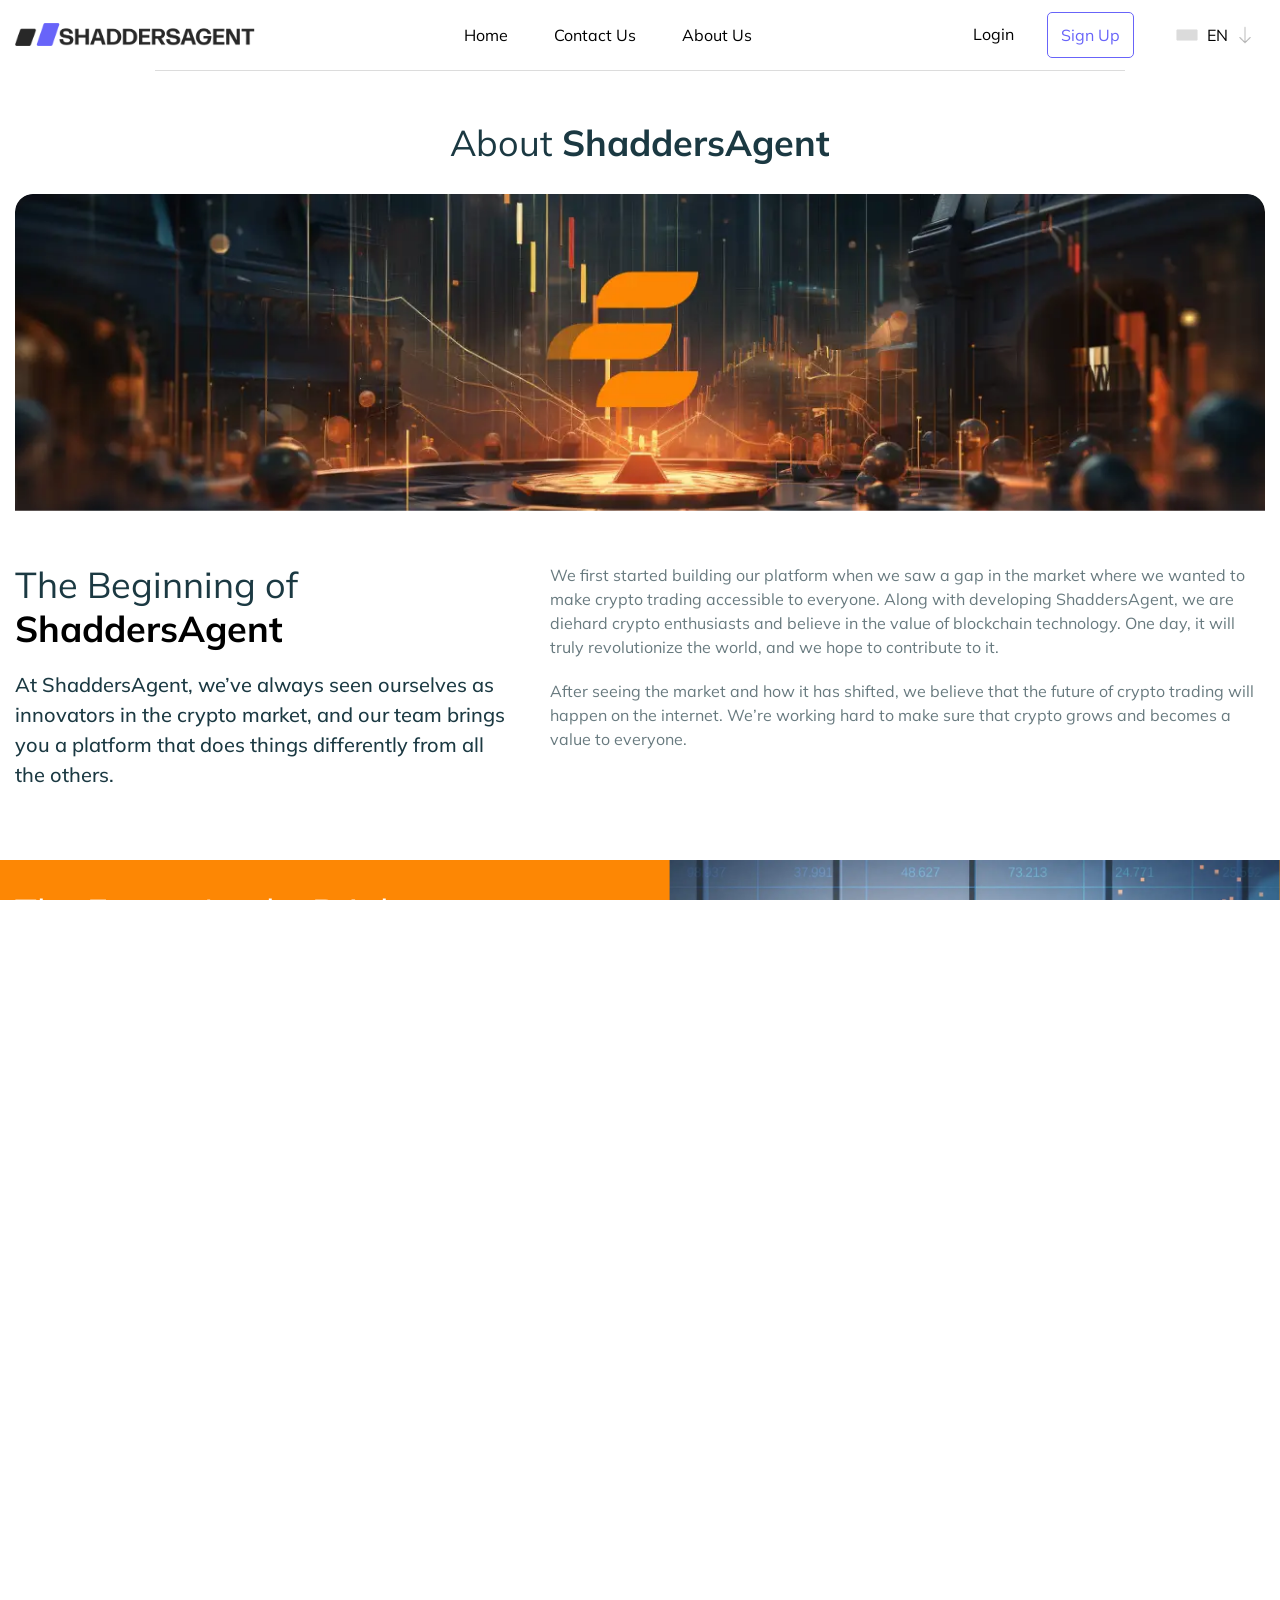
==== commit f0bee2de: "Done" ====
--- a/pages/about/index.html
+++ b/pages/about/index.html
@@ -1,13 +1,14 @@
 <!DOCTYPE html>
-<html lang="en" data-scrapbook-source="https://primeaurora.com/about/">
+<html lang="en" data-scrapbook-source="https://ShaddersAgent.com/about/">
 <head>
 	<meta charset="UTF-8">
 	<meta name="viewport" content="width=device-width, initial-scale=1.0">
-	<title>PrimeAurora™ | Official 2025 Update </title>
+	<title>ShaddersAgent™ | Official 2025 Update </title>
 	<meta name="description" content="Invest in the Wild Frontier of Crypto and Trade with All the Tools You Need">
 	<meta name="keywords" content="">
 
 	<link rel="stylesheet" href="../../styles/intlTelInput.css">
+	<link rel="stylesheet" type="text/css" href="../../styles/new.css">
 	<link rel="stylesheet" href="../../styles/style-min.css">
 	<link rel="icon" type="image/png" sizes="32x32" href="../../assets/favicon.ico">
 
@@ -16,91 +17,92 @@
 	<div class="wrapper">
 		<div class="bg_grad">
 			<header class="header">
-				<div class="container flex-bl">
-					<a class="logo" href="/"><img alt="" src="../../assets/logo.svg"></a>
-					<div class="language">
-						<a class="menu__link" id="toggle">
-						<div class="iti__flag iti__gb"></div>En</a>
-						<ul class="submenu">
-							<li class="subitem">
-								<a href="/">
-								<div class="iti__flag iti__gb"></div>en</a>
-							</li>
-							<li class="subitem">
-								<a href="../../languages/dk/">
-								<div class="iti__flag iti__dk"></div>Dk</a>
-							</li>
-							<li class="subitem">
-								<a href="../../languages/de/">
-								<div class="iti__flag iti__de"></div>De</a>
-							</li>
-							<li class="subitem">
-								<a href="../../languages/cz/">
-								<div class="iti__flag iti__cz"></div>CZ</a>
-							</li>
-							<li class="subitem">
-								<a href="../../languages/es/">
-								<div class="iti__flag iti__es"></div>es</a>
-							</li>
-							<li class="subitem">
-								<a href="../../languages/fi/">
-								<div class="iti__flag iti__fi"></div>fi</a>
-							</li>
-							<li class="subitem">
-								<a href="../../languages/fr/">
-								<div class="iti__flag iti__fr"></div>Fr</a>
-							</li>
-							<li class="subitem">
-								<a href="../../languages/it/">
-								<div class="iti__flag iti__it"></div>IT</a>
-							</li>
-							<li class="subitem">
-								<a href="../../languages/hu/">
-								<div class="iti__flag iti__hu"></div>HU</a>
-							</li>
-							<li class="subitem">
-								<a href="../../languages/nl/">
-								<div class="iti__flag iti__nl"></div>NL</a>
-							</li>
-							<li class="subitem">
-								<a href="../../languages/no/">
-								<div class="iti__flag iti__no"></div>NO</a>
-							</li>
-							<li class="subitem">
-								<a href="../../languages/pl/">
-								<div class="iti__flag iti__pl"></div>PL</a>
-							</li>
-							<li class="subitem">
-								<a href="../../languages/pt/">
-								<div class="iti__flag iti__pt"></div>PT</a>
-							</li>
-							<li class="subitem">
-								<a href="../../languages/ru/">
-								<div class="iti__flag iti__ru"></div>RU</a>
-							</li>
-							<li class="subitem">
-								<a href="../../languages/se/">
-								<div class="iti__flag iti__se"></div>SE</a>
-							</li>
-						</ul>
-					</div>
-					<nav class="menu__nav">
-						<a class="menu__link @@link-1" href="../../pages/about/">About The Platform</a> <a class="menu__link @@link-2" href="../../pages/contact/">Contact Page</a> <a class="menu__link @@link-3" href="../../pages/login/">Login</a>
-					</nav>
-				</div>
-			</header>
+	            <div class="container flex-bl">
+	                <a href="/" class="logo"><img src="../../assets/logo.png" alt="Logo"></a>
+	                <div class="desktop-nav">
+	                    <div class="language">
+	                        <a id="toggle" class="menu__link"><div class="iti__flag iti__gb"></div>En</a>
+	                        <ul class="submenu">
+	                            <li class="subitem"><a href="../../languages/dk/"><div class="iti__flag iti__dk"></div>Dk</a></li>
+	                            <li class="subitem"><a href="../../languages/de/"><div class="iti__flag iti__de"></div>De</a></li>
+	                            <li class="subitem"><a href="../../languages/cz/"><div class="iti__flag iti__cz"></div>CZ</a></li>
+	                            <li class="subitem"><a href="../../languages/es/"><div class="iti__flag iti__es"></div>Es</a></li>
+	                            <li class="subitem"><a href="../../languages/fi/"><div class="iti__flag iti__fi"></div>fi</a></li>
+	                            <li class="subitem"><a href="../../languages/fr/"><div class="iti__flag iti__fr"></div>Fr</a></li>
+	                            <li class="subitem"><a href="../../languages/gr/"><div class="iti__flag iti__gr"></div>Gr</a></li>
+	                            <li class="subitem"><a href="../../languages/it/"><div class="iti__flag iti__it"></div>IT</a></li>
+	                            <li class="subitem"><a href="../../languages/hu/"><div class="iti__flag iti__hu"></div>HU</a></li>
+	                            <li class="subitem"><a href="../../languages/nl/"><div class="iti__flag iti__nl"></div>NL</a></li>
+	                            <li class="subitem"><a href="../../languages/no/"><div class="iti__flag iti__no"></div>NO</a></li>
+	                            <li class="subitem"><a href="../../languages/pl/"><div class="iti__flag iti__pl"></div>PL</a></li>
+	                            <li class="subitem"><a href="../../languages/pt/"><div class="iti__flag iti__pt"></div>PT</a></li>
+	                            <li class="subitem"><a href="../../languages/ru/"><div class="iti__flag iti__ru"></div>RU</a></li>
+	                            <li class="subitem"><a href="../../languages/se/"><div class="iti__flag iti__se"></div>SE</a></li>
+	                        </ul>
+	                    </div>
+	                    <div class="nav-center">
+	                        <nav class="menu__nav">
+	                            <a class="menu__link hover-underline-animation center" href="/">Home</a>
+	                            <a class="menu__link hover-underline-animation center" href="../../pages/contact/">Contact Us</a>
+	                            <a class="menu__link hover-underline-animation center" href="../../pages/about/">About Us</a>
+	                        </nav>
+	                    </div>
+	                    <div class="nav-right">
+	                        <nav class="menu__nav">
+	                            <a class="menu__link hover-underline-animation center" href="../../pages/login/">Login</a>
+	                            <a class="menu__link header__btn" href="../../pages/login">Sign Up</a>
+	                        </nav>
+	                    </div>
+	                </div>
+
+	                <!-- Mobile Navigation -->
+	                <div class="mobile-menu">
+	                    <div class="language languages__mobile">
+	                        <a id="mobile-toggle" class="menu__link stop_hover"><div class="iti__flag iti__gb"></div>En</a>
+	                        <ul class="submenu" style="max-height: 300px; overflow-y: auto;">
+	                            <li class="subitem"><a href="../../languages/dk/"><div class="iti__flag iti__dk"></div>Dk</a></li>
+	                            <li class="subitem"><a href="../../languages/de/"><div class="iti__flag iti__de"></div>De</a></li>
+	                            <li class="subitem"><a href="../../languages/cz/"><div class="iti__flag iti__cz"></div>CZ</a></li>
+	                            <li class="subitem"><a href="../../languages/es/"><div class="iti__flag iti__es"></div>Es</a></li>
+	                            <li class="subitem"><a href="../../languages/fi/"><div class="iti__flag iti__fi"></div>fi</a></li>
+	                            <li class="subitem"><a href="../../languages/fr/"><div class="iti__flag iti__fr"></div>Fr</a></li>
+	                            <li class="subitem"><a href="../../languages/gr/"><div class="iti__flag iti__gr"></div>Gr</a></li>
+	                            <li class="subitem"><a href="../../languages/it/"><div class="iti__flag iti__it"></div>IT</a></li>
+	                            <li class="subitem"><a href="../../languages/hu/"><div class="iti__flag iti__hu"></div>HU</a></li>
+	                            <li class="subitem"><a href="../../languages/nl/"><div class="iti__flag iti__nl"></div>NL</a></li>
+	                            <li class="subitem"><a href="../../languages/no/"><div class="iti__flag iti__no"></div>NO</a></li>
+	                            <li class="subitem"><a href="../../languages/pl/"><div class="iti__flag iti__pl"></div>PL</a></li>
+	                            <li class="subitem"><a href="../../languages/pt/"><div class="iti__flag iti__pt"></div>PT</a></li>
+	                            <li class="subitem"><a href="../../languages/ru/"><div class="iti__flag iti__ru"></div>RU</a></li>
+	                            <li class="subitem"><a href="../../languages/se/"><div class="iti__flag iti__se"></div>SE</a></li>
+	                        </ul>
+	                    </div>
+	                    <div id="burger-menu"><span></span></div>
+	                    <div id="menu">
+	                        <ul>
+	                          <li><a href="/">Home</a></li>
+	                          <li><a href="../../pages/about/">About Us</a></li>
+	                          <li><a href="../../pages/login/">Login</a></li>
+	                          <li><a href="../../pages/contact/">Contact Page</a></li>
+	                        </ul>
+	                    </div>
+	                </div>
+	            </div>
+        	</header>
 		</div>
+		<div class="line"></div>
+		
 		<section class="about">
 			<div class="container">
-				<h1 class="title-2 center">About <b>PrimeAurora</b></h1>
+				<h1 class="title-2 center">About <b>ShaddersAgent</b></h1>
 				<div class="about__img"><img alt="" src="../../assets/about.webp"></div>
 				<div class="block__row-2">
 					<div class="block__col">
-						<h2 class="title-2">The Beginning of <b class="accent">PrimeAurora</b></h2>
-						<p class="txt">At PrimeAurora, we’ve always seen ourselves as innovators in the crypto market, and our team brings you a platform that does things differently from all the others.</p>
+						<h2 class="title-2">The Beginning of <b class="accent">ShaddersAgent</b></h2>
+						<p class="txt">At ShaddersAgent, we’ve always seen ourselves as innovators in the crypto market, and our team brings you a platform that does things differently from all the others.</p>
 					</div>
 					<div class="block__content">
-						<p>We first started building our platform when we saw a gap in the market where we wanted to make crypto trading accessible to everyone. Along with developing PrimeAurora, we are diehard crypto enthusiasts and believe in the value of blockchain technology. One day, it will truly revolutionize the world, and we hope to contribute to it.</p>
+						<p>We first started building our platform when we saw a gap in the market where we wanted to make crypto trading accessible to everyone. Along with developing ShaddersAgent, we are diehard crypto enthusiasts and believe in the value of blockchain technology. One day, it will truly revolutionize the world, and we hope to contribute to it.</p>
 						<p>After seeing the market and how it has shifted, we believe that the future of crypto trading will happen on the internet. We’re working hard to make sure that crypto grows and becomes a value to everyone.</p>
 					</div>
 				</div>
@@ -111,7 +113,7 @@
 				<div class="holder__container">
 					<div class="holder__body">
 						<h2 class="title-2">The Future Looks Bright</h2>
-						<p class="txt">At PrimeAurora, we’ve reached a point now where the future looks bright. We can proudly say that our hard work has paid off, and we’re seeing plenty of people loving the platform that we developed. Our team can’t wait to see what will happen next.</p>
+						<p class="txt">At ShaddersAgent, we’ve reached a point now where the future looks bright. We can proudly say that our hard work has paid off, and we’re seeing plenty of people loving the platform that we developed. Our team can’t wait to see what will happen next.</p>
 						<p>Some of our goals would be to expand on the education of cryptocurrencies so that people can make trades with better knowledge. This is especially true for beginners as we would love to help them succeed in crypto.</p>
 						<p>Getting people knowledgeable about their investments is one of our goals with the platform. We want people to succeed, and we do that through educating them about their opportunities with cryptocurrency and how it works. While we educate people, we seek to stay at the top of our industry.</p>
 						<p>Bitcoin has been growing in popularity all over the world, and we would love to be one of the companies that are contributing to this revolution. We hope to become the platform that everyone seeks to watch the movement and make profitable trades.</p>
@@ -122,8 +124,8 @@
 		</div>
 		<section class="join">
 			<div class="container">
-				<h2 class="title-2 center">PrimeAurora Delivers on Its Promises</h2>
-				<p class="txt center">At PrimeAurora, we promise to stay transparent, provide accurate data, remain practical, and use our passion for<br>
+				<h2 class="title-2 center">ShaddersAgent Delivers on Its Promises</h2>
+				<p class="txt center">At ShaddersAgent, we promise to stay transparent, provide accurate data, remain practical, and use our passion for<br>
 				crypto to deliver an awesome trading platform.</p>
 				<p class="center">We differ in that we strive for offering the best in crypto trading, and we seek to promote a supportive and inclusive environment that helps you to continue learning about cryptocurrencies. Unlike other companies that over promise and fail to deliver on their promises, PrimeAuror asets realistic expectations, but they always try to over deliver on whatever they do.</p><a class="btn" href="/">LEARN MORE</a>
 			</div>
@@ -150,7 +152,7 @@
 					</div>
 					<p><b>Important Risk Note:</b><br>
 					It should be noted that cryptocurrency trading can be a highly risky investment and should be approached with caution, especially during times of extreme volatility. Data suggests that roughly 70% of investors will lose money at some point in time. However, the market can also be quite lucrative with the right trades.</p>
-					<p>Keep in mind that PrimeAurora, in addition to any other commercial names used on this platform, are for commercial purposes only. Make sure to read the Terms and Conditions thoroughly, as that will provide everything you need to know about how we operate.</p>
+					<p>Keep in mind that ShaddersAgent, in addition to any other commercial names used on this platform, are for commercial purposes only. Make sure to read the Terms and Conditions thoroughly, as that will provide everything you need to know about how we operate.</p>
 					<p>In addition to that, a policy has been issued by the FCA that prohibits the dissemination of marketing materials related to the distribution of CFDs and other financial products on cryptocurrencies. However, this is only addressed to residents in the UK.</p>
 					<p>Regarding your personal information, you consent to allow us to share your personal details with necessary third parties. This is primarily related to entities that provide trading services in line with our Privacy Policy and Terms and Conditions.</p>
 				</div>
@@ -167,7 +169,7 @@
 							</li>
 						</ul>
 						<div class="copyright">
-							Copyrights © 2025 All Rights Reserved by <span>PrimeAurora</span>
+							Copyrights © 2025 All Rights Reserved by <span>ShaddersAgent</span>
 						</div>
 					</div>
 				</div>
--- a/styles/new.css
+++ b/styles/new.css
@@ -0,0 +1,1071 @@
+.extralight {
+    font-weight: 200;
+}
+
+.regular {
+    font-weight: 400;
+}
+
+.medium {
+    font-weight: 500;
+}
+
+.semibold {
+    font-weight: 600;
+}
+
+.nav-center {
+    flex-grow: 1;
+    display: flex;
+    justify-content: center;
+}
+
+.nav-right {
+    display: flex;
+    align-items: center;
+    gap: 20px;
+}
+
+.header__btn {
+	border: 1px solid #6864f9;
+	color: #6864f9!important;
+	border-radius: 5px;
+	padding: 10px 13px;
+}
+
+.hover-underline-animation {
+  	display: inline-block;
+  	position: relative;
+}
+
+.hover-underline-animation::after {
+  	content: '';
+  	position: absolute;
+  	width: 100%;
+  	transform: scaleX(0);
+  	height: 2px;
+  	bottom: -14px;
+  	left: 0;
+  	background-color: #6864f9;
+  	transform-origin: bottom right;
+  	transition: transform 0.25s ease-out;
+}
+
+.hover-underline-animation:hover::after {
+  	transform: scaleX(1);
+  	transform-origin: bottom left;
+}
+
+.hover-underline-animation:hover::after {
+  	transform: scaleX(1);
+}
+
+.hover-underline-animation.center::after {
+	transform-origin: bottom center;
+}
+
+.hover-underline-animation.active::after {
+  	transform: scaleX(1);
+  	transform-origin: bottom center;
+}
+
+.desktop-nav {
+	display: contents;
+}
+/*.desktop { display: flex; }*/
+.mobile-menu { display: none; }
+
+.line {
+	border-bottom:1px solid #dcdcdc;
+	margin: 0 155px;
+}
+
+.header__img {
+	position: absolute;
+	overflow: hidden;
+	z-index: 1;
+	top: 10px;
+}
+
+.header__img__1 {
+	width: 80%;
+    margin-left: 44%;
+}
+
+.form::before {
+    content: '';
+    position: absolute;
+    bottom: 77%;
+    left: 39%;
+    width: 100%;
+    height: 100px;
+    background-image: url("../assets/vector_multiple.svg");
+    background-size: contain;
+    background-repeat: no-repeat;
+    background-position: center;
+    pointer-events: none;
+}
+
+.underline {
+    position: relative;
+}
+
+.underline::after {
+    content: '';
+    position: absolute;
+    left: -30px;
+    bottom: -1px;
+    width: 250px;
+    height: 27px;
+    background-image: url("../assets/green_line.svg");
+    background-position: center;
+    background-size: cover;
+    background-repeat: no-repeat;
+    z-index: -1;
+}
+
+/* NEXT SECTION */
+.cards {
+	display: flex;
+}
+
+.card {
+  	background-color: #dcdcdca1;
+  	border-radius: 15px;
+  	padding: 30px;
+  	width: 320px;
+  	display: flex;
+  	flex-direction: column;
+  	justify-content: space-between;
+  	position: relative;
+}
+
+.card img {
+  	width: 50px;
+  	height: 50px;
+  	margin-bottom: 20px;
+}
+
+.card h2 {
+  	font-size: 1.5em;
+  	margin-bottom: 15px;
+  	color: #000;
+}
+
+.card p {
+	width: 79%;
+  	color: #555;
+  	margin-bottom: 20px;
+  	line-height: 1.6;
+}
+
+.card a {
+  	color: #6864f9;
+  	text-decoration: none;
+  	display: inline-flex;
+  	align-items: center;
+  	gap: 5px;
+}
+
+.card a::after {
+	content: "→";
+  	font-size: 1.2em;
+}
+
+.card.investor-startups::before {
+    content: '';
+    position: absolute;
+    bottom: -3%;
+    left: 38%;
+    width: 100%;
+    height: 100px;
+    background-image: url("../assets/vector_investor_startups.svg");
+    background-size: contain;
+    background-repeat: no-repeat;
+    background-position: center;
+    pointer-events: none;
+}
+
+.card.business-scaling {
+  	position: relative;
+  	overflow: hidden;
+}
+
+.card.business-scaling::before {
+	content: '';
+    position: absolute;
+    bottom: -3px;
+    left: 178px;
+    width: 100%;
+    height: 100px;
+    background-image: url("../assets/vector_business_scaling.svg");
+    background-size: contain;
+    background-repeat: no-repeat;
+    background-position: center;
+    pointer-events: none;
+}
+
+/* NEXT SECTION */
+.section_why_use {
+	position: relative;
+}
+
+.why__img {
+	position: absolute;
+	overflow: hidden;
+	z-index: 1;
+	top: 50px;
+}
+
+.why__img__1 {
+	width: 80%;
+    margin-left: -22%;
+}
+
+.block__row-1 {
+	margin-block: 100px 20px!important;
+    justify-content: flex-end!important;
+}
+
+.why_use a {
+  	color: #6864f9;
+  	text-decoration: none;
+  	font-weight: bold;
+  	display: inline-flex;
+  	align-items: center;
+  	gap: 5px;
+  	margin-top: 50px;
+}
+
+.why_use a::after {
+	content: "→";
+  	font-size: 1.2em;
+}
+
+.why_use_container {
+	position: relative;
+	z-index: 2;
+}
+
+.card__why {
+  	background-color: #fff;
+  	box-shadow: 0px 0px 5px #00000080;
+  	border-radius: 5px;
+  	padding: 10px;
+  	width: 250px;
+  	display: flex;
+  	flex-direction: column;
+  	justify-content: space-between;
+  	position: relative;
+  	z-index: 2;
+}
+
+.card__why img {
+  	width: 50px;
+  	height: 50px;
+  	margin-bottom: 20px;
+}
+
+.card__why h2 {
+  	font-size: 1.5em;
+  	margin-bottom: 15px;
+  	color: #000;
+}
+
+.card__why p {
+  	color: #555;
+  	margin-bottom: 20px;
+  	line-height: 1.6;
+}
+
+.card__why a {
+  	color: #6864f9;
+  	text-decoration: none;
+  	font-weight: bold;
+  	display: inline-flex;
+  	align-items: center;
+  	gap: 5px;
+}
+
+.card__why a::after {
+	content: "→";
+  	font-size: 1.2em;
+}
+
+.card__why::before {
+    content: '';
+    position: absolute;
+    bottom: 46%;
+    left: 20%;
+    width: 100%;
+    height: 100px;
+    background-image: url("../assets/vector_multiple.svg");
+    background-size: contain;
+    background-repeat: no-repeat;
+    background-position: center;
+    pointer-events: none;
+}
+
+.transfers-payments {
+	left: 25%;
+	top: 75px;
+}
+
+.new-users {
+	left: 70%;
+}
+
+/* NEXT SECTION */
+.cards__container {
+	display: flex;
+	flex-direction: row;
+	gap: 100px;
+}
+
+.block__1 {
+	flex-direction: column;
+}
+
+.block__body {
+	width: 70%;
+}
+
+/* NEXT SECTION */
+.section_getting {
+	position: relative;
+}
+
+.geting__img {
+	position: absolute;
+    overflow: hidden;
+    z-index: 1;
+    top: 0;
+}
+
+.geting__img__1 {
+	width: 80%;
+    margin-left: 44%;
+}
+
+.getting_container {
+	position: relative;
+    z-index: 2;
+}
+
+.card__getting__step2 {
+    background-color: #dcdcdca1;
+    padding: 20px;
+    border-radius: 10px;
+    position: relative;
+    overflow: hidden;
+}
+
+.card__number {
+    position: absolute;
+    top: -100px;
+    right: -13px;
+    font-size: 250px;
+    color: #fff;
+    z-index: 1;
+    pointer-events: none;
+    font-weight: 900;
+}
+
+.block__content {
+    position: relative;
+    z-index: 2;
+}
+
+.block__body__1 {
+    width: 100%;
+    position: relative;
+    z-index: 2;
+}
+
+.card__getting {
+	background-color: #fff;
+  	box-shadow: 0px 0px 5px #00000080;
+  	border-radius: 5px;
+  	padding: 20px;
+  	width: 350px;
+  	display: flex;
+  	flex-direction: column;
+  	justify-content: space-between;
+  	position: relative;
+  	z-index: 2;
+}
+
+.card__getting img {
+  	width: 50px;
+  	height: 50px;
+}
+
+.card__getting h2 {
+  	font-size: 1.5em;
+  	margin-bottom: 15px;
+  	color: #000;
+}
+
+.card__getting p {
+  	color: #555;
+  	margin-bottom: 20px;
+  	line-height: 1.6;
+}
+
+.card__getting a {
+  	color: #6864f9;
+  	text-decoration: none;
+  	font-weight: bold;
+  	display: inline-flex;
+  	align-items: center;
+  	gap: 5px;
+}
+
+.card__getting::before {
+    content: '';
+    position: absolute;
+    bottom: 53.5%;
+    left: 29%;
+    width: 100%;
+    height: 100px;
+    background-image: url("../assets/vector_multiple.svg");
+    background-size: contain;
+    background-repeat: no-repeat;
+    background-position: center;
+    pointer-events: none;
+}
+
+.card__getting a::after {
+	content: "→";
+  	font-size: 1.2em;
+}
+
+.stratigies {
+	left: 55%;
+    top: -150px;
+}
+
+/* NEXT SECTION */
+.faq__new {
+	display: flex;
+	flex-direction: column;
+	gap: 150px;
+}
+
+.div__2 {
+	display: flex;
+    flex-direction: column;
+    align-items: center;
+}
+
+.vertical-line {
+    width: 3px;
+    height: 500px;
+    background-color: #6864f9;
+    border: none;
+}
+
+.carousel {
+	position: relative;
+	width: 400px;
+	display: flex;
+	justify-content: center;
+	flex-direction: column;	
+}
+
+.item {
+	display: flex;
+	align-items: center;
+	position: absolute;
+	width: 100%;
+	padding: 0 12px;
+	will-change: transform, opacity;
+}
+
+.item-body {
+	width: 100%;
+	background-color: #dcdcdca1;
+	border-radius: 8px;
+	padding: 16px 20px;
+}
+
+.carousel-title {
+	color: #000;
+	font-size: 20px;
+	margin-top: 10px;
+}
+
+.carousel-text {
+	color: #555;
+}
+
+@keyframes carousel-animate-vertical {
+	0% {
+		translate: 0 100%;
+		scale: 0.7;
+		opacity: 0;
+		visibility: visible;
+	}
+	10% {
+		translate: 0 0;
+		scale: 1;
+		opacity: 1;
+		visibility: visible;
+	}
+	30% {
+		translate: 0 0;
+		scale: 1;
+		opacity: 1;
+		visibility: visible;
+	}
+	40% {
+		translate: 0 -100%;
+		scale: 0.7;
+		opacity: 0;
+		visibility: visible;
+	}
+	100% {
+		translate: 0 -100%;
+		scale: 0.7;
+		opacity: 0;
+		visibility: hidden;
+	}
+}
+
+.item {
+	animation: carousel-animate-vertical 16s linear infinite;
+	animation-delay: calc(4s * (var(--index) - 1));
+	opacity: 0;
+}
+
+/* NEXT SECTION */
+.section_help {
+	position: relative;
+}
+
+.need__img {
+	position: absolute;
+	overflow: hidden;
+	z-index: 1;
+}
+
+.need__img__1 {
+	width: 80%;
+    margin-left: -22%;
+}
+
+.email {
+	display: flex;
+	align-items: flex-end;
+	gap: 8px;
+}
+
+.email input {
+	width: 150px!important;
+	min-width: 50%;
+	border: none;
+	border-radius: 0 !important;
+	background-color: #fff !important;
+	border-bottom: 1px solid #666;
+	padding: 8px 12px;
+	outline: none;
+	padding-left: 0!important;
+}
+
+.email button {
+	background-color: transparent;
+	color: #6864f9;
+	border: none;
+	cursor: pointer;
+	padding: 0;
+	width: 100px;
+}
+
+.email button::after {
+	content: "→";
+	font-size: 1.2em;
+	margin-left: 5px;
+}
+
+.card__help {
+	color: #fff;
+  	border-radius: 5px;
+  	padding: 10px;
+  	width: 350px;
+  	display: flex;
+  	flex-direction: column;
+  	justify-content: space-between;
+  	position: relative;
+  	z-index: 3;
+  	left: 150px;
+  	top: 200px;
+  	gap: 20px;
+}
+
+.card__help h2 {
+	font-size: 30px;
+}
+
+.card__help button {
+	background-color: #fff!important;
+	color: #6864f9;
+	width: 50%;
+	cursor: pointer;
+	border-radius: 5px;
+}
+
+.line2 {
+	border-bottom:1px solid #dcdcdc;
+	margin-right: 0;
+	margin-left: 650px;
+}
+
+.language1 {
+	border: 1px solid #6864f9;
+}
+
+.nav__link:hover {
+	text-decoration: none!important;
+}
+
+.submenu1 {
+    position: absolute;
+    left: 0;
+    top: calc(100% + 9px);
+    z-index: 5;
+    display: none;
+    border-radius: 8px;
+    padding: 3px 5px;
+    width: 100%;
+    text-transform: uppercase;
+    background: #fff;
+    border: 1px solid white;
+    max-height: 300px;
+    overflow-y: auto;
+    background-color: #f7f8f8;
+}
+
+/* NEXT SECTION */
+.footer {
+	padding-top: 150px;
+}
+
+.footer-nav {
+    /*flex: 1 1 35%;*/
+    display: flex;
+    flex-direction: row;
+    align-items: flex-end;
+    gap: 15px;
+    align-self: end;
+    justify-content: flex-end;
+}
+
+.footer-nav .nav1 {
+    gap: 120px;
+    justify-content: flex-end;
+    padding: 0;
+}
+
+.footer-nav .language {
+    margin-top: 10px;
+}
+
+.stop_hover {
+	color: #6864f9!important;
+}
+
+
+/* FOR OTHER PAGES */
+/*Terms & Policy*/
+.terms .underline::after {
+	left: 520px!important;
+	bottom: -8px!important;
+}
+
+.policy .underline::after {
+	left: 520px!important;
+	bottom: 20px!important;
+}
+
+/*Contact*/
+.header__img-contact {
+	top: 0;
+}
+
+.main-contact {
+	position: relative;
+	z-index: 1;
+}
+
+.title-size {
+	font-size: 20px!important;
+}
+
+.contact .underline::after {
+	bottom: -7px!important;
+}
+
+.form-contact textarea {
+	background: #dcdcdcc9;
+}
+
+.form__contact::before {
+	bottom: 75%;
+}
+
+.line-footer-pages {
+	margin-top: 20px;
+}
+
+.footer-pages {
+	padding-top: 0;
+}
+
+.copyright-pages {
+	justify-content: flex-end!important;
+	margin: 30px 0;
+}
+
+
+@media only screen and (max-width:768px) {
+	.header__img, .why__img, .geting__img, .need__img {
+		display: none;
+	}
+
+	.desktop-nav, .desktop, .mobile_hidden { display: none!important; }
+    .mobile-menu { 
+        display: flex;
+        align-items: center;
+        gap: 10px; 
+    }
+
+	#menu { 
+        display: none; 
+        position: fixed; 
+        top: 0; 
+        left: 0; 
+        width: 100%; 
+        height: 100vh; 
+        background: rgba(0, 0, 0, 0.8); 
+        text-align: center; 
+        padding-top: 100px; 
+    }
+    #menu.overlay { 
+        display: block; 
+        z-index: 49;
+    }
+    #menu ul {
+        padding: 0;
+    }
+    #menu li {
+        list-style: none;
+        display: flex;
+        justify-content: center;
+    }
+    #menu a {
+        color: #fff;
+        display: block;
+        font-size: 25px;
+        margin-bottom: 30px;
+        text-decoration: none;
+    }
+    .contact-btn-mobile {
+        display: flex;
+        justify-content: center;
+        align-items: center;
+        font-size: 25px;
+    }
+    #burger-menu { 
+        cursor: pointer; 
+        height: 27px; 
+        width: 27px; 
+        position: relative; 
+        z-index: 50; 
+    }
+    #burger-menu span, #burger-menu span:before, #burger-menu span:after {
+        background: #000; 
+        display: block; 
+        height: 2px; 
+        position: absolute; 
+        transition: 0.3s ease-in-out;
+    }
+    #burger-menu span:before, #burger-menu span:after { content: ''; }
+    #burger-menu span:before { 
+        left: 0; 
+        top: -10px; 
+        width: 27px; 
+    }
+    #burger-menu span { 
+        right: 0; 
+        top: 13px; 
+        width: 27px; 
+    }
+    #burger-menu span:after { 
+        left: 0; 
+        top: 10px; 
+        width: 27px; 
+    }
+    #burger-menu.close span:before { 
+    	background: #fff;
+        top: 0; 
+        transform: rotate(90deg); 
+        width: 27px; 
+    }
+    #burger-menu.close span { 
+    	background: #fff;
+        transform: rotate(-45deg); 
+        top: 13px; 
+        width: 27px; 
+    }
+    #burger-menu.close span:after { 
+        top: 0; 
+        left: 0; 
+        transform: rotate(90deg); 
+        opacity: 0; 
+        width: 0; 
+    }
+
+    .line {
+    	margin: 0;
+    }
+
+    .underline::after {
+    	left: -10px;
+    	bottom: -2px;
+    	width: 150px;
+    	height: 20px;
+    }
+
+    .card.investor-startups::before {
+    	bottom: -2%;
+    	left: 30%;
+    }
+
+    .card.business-scaling::before {
+    	bottom: -2px;
+    	left: 64px;
+    }
+
+    .transfers-payments {
+    	left: 100px;
+    	top: 0;
+    }
+
+    .new-users {
+        left: 400px;
+    }
+
+    .cards__container {
+    	flex-direction: column;
+    	gap: 0;
+    }
+
+    .title-2 span {
+    	display: inline-block!important;
+    }
+
+    .stratigies {
+    	left: 25%;
+    	top: 0;
+    }
+
+    .faq__new {
+    	gap: 50px;
+    }
+
+    .vertical-line {
+    	width: 100%;
+    	height: 1px;
+    }
+
+    .carousel {
+    	flex-direction: initial;
+    	width: 100%;
+    	top: 70px;
+    }
+
+    .section_help {
+    	padding-block: 130px 0!important;
+    }
+
+    .card__help {
+    	left: 0;
+    }
+
+    .card__help button {
+    	width: 100%;
+    	border: 1px solid #6864f9;
+    }
+
+    .card__help {
+    	flex-direction: row;
+    	width: 100%;
+    	top: 100px;
+    }
+
+    .card__help h2 {
+    	color: #000;
+    }
+
+    .why_use {
+    	width: 100%;
+    }
+    
+    .line2 {
+    	margin-left: 0;
+    }
+
+    .footer-nav {
+    	justify-content: center;
+    	gap: 70px;
+    }
+
+    .footer {
+    	padding-top: 0;
+    }
+
+    .card__number {
+    	font-size: 220px;
+    	top: -90px;
+    	left: -7px;
+    }
+}
+
+@media only screen and (max-width:425px) {
+	.home__body { padding-top: 0!important; }
+	.home__hold { padding-bottom: 0!important; }
+	.cards {
+		flex-wrap: nowrap!important;
+		overflow-x: auto;
+        -webkit-overflow-scrolling: touch;
+        scroll-snap-type: x mandatory;
+        scrollbar-width: none;
+	}
+	
+	.cards::-webkit-scrollbar {
+        display: none;
+    }
+
+	.card {
+        min-width: 80%;
+        scroll-snap-align: start;
+        flex-shrink: 0;
+    }
+
+    .card.investor-startups::before {
+    	left: 28%;
+    }
+
+    .why_use_container {
+    	margin-top: 0!important;
+    }
+
+    .block__row-1 {
+    	margin-block: 0!important;
+    }
+
+    .new-users {
+    	left: 100px;
+    	margin-top: 10px;
+    }
+
+    .block__header {
+    	position: relative;
+    	z-index: 2;
+    }
+
+    .stratigies {
+    	left: 10%;
+    }
+
+    .help_container {
+    	margin-top: 200px!important;
+    }
+
+    .why_use {
+    	margin-top: 0px!important;
+    }
+
+    .email {
+    	justify-content: space-between;
+    }
+
+    .footer-nav .nav1 {
+    	gap: 10px;
+    }
+
+    .card__help {
+    	flex-direction: column;
+    	top: 200px;
+    }
+
+    .line2 {
+    	margin: 20px 0;
+    }
+
+    .card__number {
+    	font-size: 250px !important;
+        top: -95px !important;
+        left: 252px !important;
+    }
+
+    .form::before {
+    	bottom: 73%;
+    	left: 33%;
+    }
+
+    .card__getting::before {
+    	bottom: 49.5%;
+	    left: 29%;
+    }
+}
+
+@media only screen and (max-width:375px) {
+	.footer-nav {
+		flex-direction: column;
+		align-items: center;
+		gap: 0;
+	}
+
+	.footer-nav .nav1 {
+		flex-direction: column;
+	}
+
+	.transfers-payments, .new-users {
+		left: 50px;
+	}
+
+	.card__number {
+		left: 204px !important;
+	}
+
+	.stratigies {
+        left: 3%;
+    }   
+}
+
+@media only screen and (max-width:320px) {
+	.logo {
+		width: 150px!important;
+	}
+	.form::before {
+		left: 27%;
+	}
+
+	.transfers-payments, .new-users {
+		left: 25px;
+	}
+
+	.card__number {
+		left: 157px !important;
+	}
+
+	.card__getting {
+		width: 300px;
+		left: 3%;
+	}
+
+	.card__getting::before {
+		left: 26%;
+	}
+}
--- a/styles/style-min.css
+++ b/styles/style-min.css
@@ -53,8 +53,6 @@
 	border-radius:10px;
 	background-color: #fff;
 	box-shadow: 0px 0px 5px #00000080;
-	/*background:-webkit-gradient(linear,left bottom,left top,from(#f7f8f8),to(#f7f8f8)),#fff;
-	background:linear-gradient(0deg,#f7f8f8 0,#f7f8f8 100%),#fff;*/
 	-webkit-backdrop-filter:blur(5px);
 	backdrop-filter:blur(5px)
 }
@@ -70,7 +68,8 @@
 	position:relative;
 	height:100%;
 	min-height:100%;
-	max-width:100%
+	max-width:100%;
+	overflow-x: hidden;
 }
 body{
 	font-weight:400;
@@ -121,9 +120,10 @@
 	color:#1b3942
 }
 .descr{
-	max-width:900px;
+	max-width: 480px;
 	color:#1a1a1a;
-	margin:0 auto 20px
+	text-align: left;
+	/*margin:0 auto 20px*/
 }
 .txt{
 	color:#1b3942;
@@ -400,7 +400,7 @@
 	-ms-flex-pack:center;
 	justify-content:center;
 	/*text-transform:uppercase;*/
-	border-radius: 10px;
+	border-radius: 5px;
 	padding:0 50px;
 	height:48px;
 	/*font-weight:600;*/
@@ -452,8 +452,8 @@
 	margin-bottom:10px
 }
 .form-contact{
-	margin-inline:auto;
-	max-width:630px
+	/*margin-inline:auto;*/
+	max-width: 470px;
 }
 .card__img img,.holder__image img{
 	max-width:100%
@@ -849,10 +849,10 @@
 .terms{
 	padding-block:30px
 }
-.policy a,.terms a{
+.policy a, .terms a {
 	display:inline-block;
 	font-weight:700;
-	color:#fd8704
+	color: #6864f9;
 }
 .policy p+.title-3,.terms p+.title-3{
 	padding-top:20px
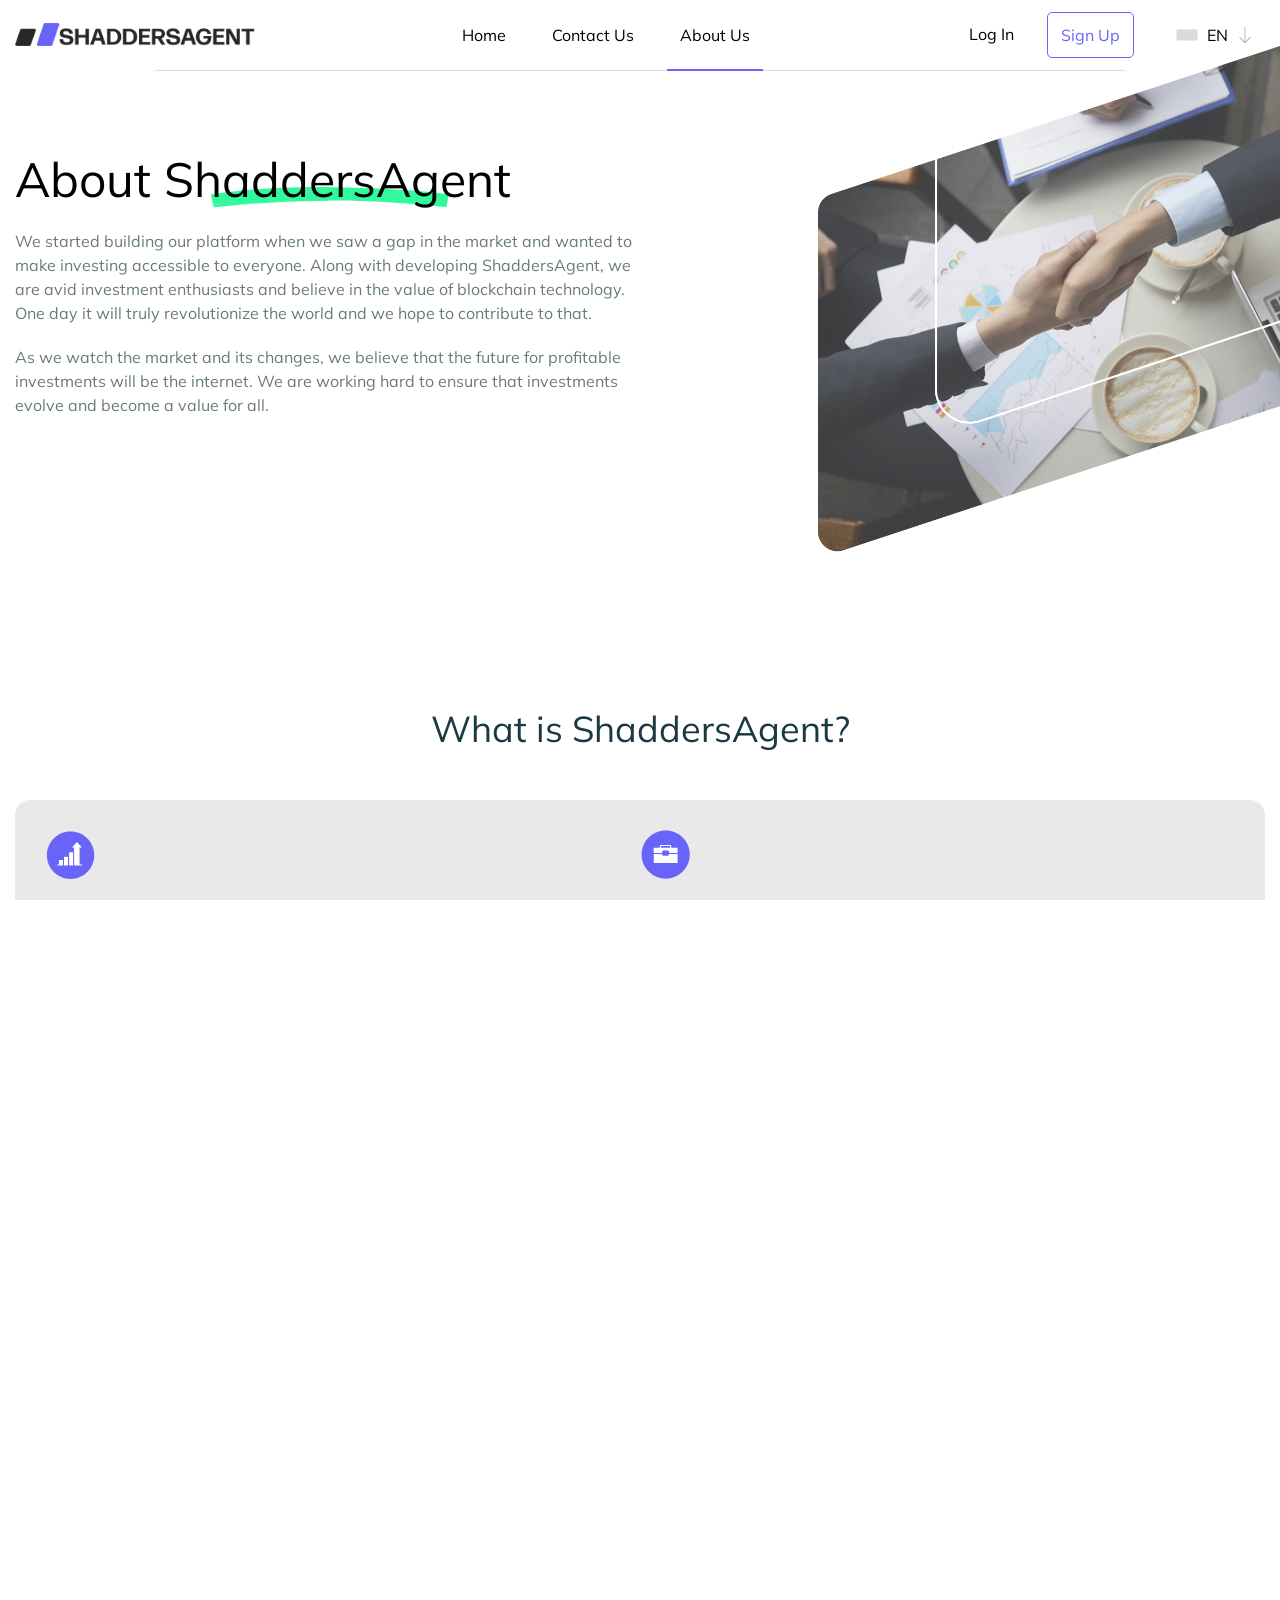
==== commit b4c95d29: "Done" ====
--- a/pages/about/index.html
+++ b/pages/about/index.html
@@ -14,7 +14,7 @@
 
 </head>
 <body>
-	<div class="wrapper">
+	<div class="wrapper wrapper__aboutus">
 		<div class="bg_grad">
 			<header class="header">
 	            <div class="container flex-bl">
@@ -44,12 +44,12 @@
 	                        <nav class="menu__nav">
 	                            <a class="menu__link hover-underline-animation center" href="/">Home</a>
 	                            <a class="menu__link hover-underline-animation center" href="../../pages/contact/">Contact Us</a>
-	                            <a class="menu__link hover-underline-animation center" href="../../pages/about/">About Us</a>
+	                            <a class="menu__link hover-underline-animation center active">About Us</a>
 	                        </nav>
 	                    </div>
 	                    <div class="nav-right">
 	                        <nav class="menu__nav">
-	                            <a class="menu__link hover-underline-animation center" href="../../pages/login/">Login</a>
+	                            <a class="menu__link hover-underline-animation center" href="../../pages/login/">Log In</a>
 	                            <a class="menu__link header__btn" href="../../pages/login">Sign Up</a>
 	                        </nav>
 	                    </div>
@@ -90,91 +90,161 @@
 	            </div>
         	</header>
 		</div>
+		
 		<div class="line"></div>
+		<div class="header__img">
+        	<img src="../../assets/aboutus_header.png" alt="header" class="header__img__1" loading="lazy">
+    	</div>
+
+		<section class="home">
+		    <div class="container home__hold">
+		        <div class="home__body home__body__aboutus">
+		            <div class="home__content home__content__aboutus">
+		                <h1 class="home__title regular home__title__aboutus">About <span class="underline">ShaddersAgent</span></h1>
+		                <p>We started building our platform when we saw a gap in the market and wanted to make investing accessible to everyone. Along with developing ShaddersAgent, we are avid investment enthusiasts and believe in the value of blockchain technology. One day it will truly revolutionize the world and we hope to contribute to that.</p>
+		                <p>As we watch the market and its changes, we believe that the future for profitable investments will be the internet. We are working hard to ensure that investments evolve and become a value for all.</p>
+		            </div>
+		        </div>
+		    </div>
+		</section>
+
+		<section class="block p0 section__whats">
+	        <div class="container">
+	            <div class="block__row block__row__aboutus">
+	                <div class="block__col">
+	                    <h2 class="title-2 center">What is ShaddersAgent?</h2>
+	                </div>
+	                <div class="card card__design">
+	                    	<div class="card-1">
+	                        	<img src="../../assets/lets_get_acquainted.svg" alt="Let’s get acquainted" loading="lazy">
+	                        	<h2>Let’s get acquainted</h2>
+	                        	<p class="extralight">At ShaddersAgent, we have always considered ourselves to be innovators in the investment market, and our team offers you a platform that works differently than the rest.</p>
+	                        	<a href="/">Read more</a>
+	                        </div>
+
+	                        <div class="card-2">
+	                        	<img src="../../assets/the_future_looks_bright.svg" alt="The Future Looks Bright" loading="lazy">
+	                        	<h2>The Future Looks Bright</h2>
+	                        	<p class="extralight">At ShaddersAgent, we’ve reached a point now where the future looks bright. We can proudly say that our hard work has paid off, and we’re seeing plenty of people loving the platform that we developed. Our team can’t wait to see what will happen next.</p>
+	                        </div>
+	                    </div>
+	                </div>
+	            </div>
+	        </div>
+	    </section>
+
+		<section class="block p0 section_why_use section_why_use_aboutus">
+	        <div class="why__img">
+	            <img src="../../assets/why_image_1.png" alt="header" class="why__img__1" loading="lazy">
+	        </div>
+
+	        <div class="container why_use_container">
+	            <div class="block__row-1 block__row__aboutus_1">
+	                <div class="block__col why_use why_use_about">
+	                    <p>One of our goals is to expand investment education so that people can transact with better knowledge. This is especially relevant for beginners, as we would like to help them succeed in investing.</p>
+	                    <p>One of our goals in building the platform is to give people knowledge. We want people to succeed, and we do that by educating them about investment opportunities and how they work. By educating people, we aim to stay on top of our industry.</p>
+	                    <p>The popularity of investing is growing worldwide, and we would like to be one of the companies contributing to this revolution. We hope to become the platform that everyone is looking for to follow the movement and make great deals.</p>
+	                    <a href="../../pages/login">Login</a>
+	                </div>
+	            </div>
+	        </div>
+
+	        <div class="card__why transfers-payments">
+	            <img src="../../assets/payment_solutions.svg" alt="Transfers and Payments" loading="lazy">
+	            <h2>89+</h2>
+	            <p class="extralight">Payment Solutions</p>
+	        </div>
+
+	        <div class="card__why new-users new-users-aboutus">
+	            <img src="../../assets/profitable_deals.svg" alt="New users" loading="lazy">
+	            <h2>98%</h2>
+	            <p class="extralight">Profitable deals</p>
+	        </div>
+	    </section>
+
+		<section class="block section_getting">
+	        <div class="container getting_container__aboutus">
+                <div class="cards cards_aboutus">
+                    <div class="card card__aboutus">
+                        <h2>Delivers on Its Promises</h2>
+                        <p class="extralight">We differentiate ourselves oy striving to offer the best in investing, and to create a supportive and inclusive environment that will help you continue to explore investing. Unlike other companies that promise too much and fail to deliver on their promises, ShaddersAgent sets realistic expectations but always strives to deliver on everything they do.</p>
+                    </div>
+                </div>
+
+                <div class="sth__emails">
+                	<p class="regular">Something in mind? / Contact us by email</p>
+                    <div class="btn btn-cta regular"><a href="" class="mail-link">support@<span class="domain"></span></a></div>
+                </div>
+	        </div>
+	    </section>
+
+		<div class="need__img">
+        	<img src="../../assets/need_help_aboutus.png" alt="header" class="need__img__1 help_aboutus_image" loading="lazy">
+    	</div>
+
+		<section class="block p0 section_help section_help_aboutus">
+	        <div class="card__help card__help__aboutus">
+	            <h2>Let's make something great together</h2>
+	            <a href="/"><button>Register</button></a>
+	        </div>
+
+	        <div class="container help_container help_container__aboutus">
+	            <div class="block__row-1 block__row__aboutus">
+	                <div class="block__col why_use">
+	                    <h2 class="title-2 medium">Need help?</h2>
+	                    <p>Write your e-mail and we will contact you!</p>
+	                    <form class="email" action="#">
+	                        <input type="email" placeholder="Your Email Address" required />
+	                        <button type="submit">Send</button>
+	                    </form>
+	                </div>
+	            </div>
+
+	            <div class="line2 line2__aboutus"></div>
+
+	            <div class="footer-nav footer-nav_aboutus">
+	                <ul class="nav nav1">
+	                	<li class="nav__link regular"><a href="../../pages/contact/">Contact Us</a></li>
+	                    <li class="nav__link regular"><a href="../../pages/about/">About Us</a></li>
+	                    <li class="nav__link regular"><a href="/">Home</a></li>
+	                </ul>
+	                <div class="language language1">
+	                    <a id="toggle-1" class="menu__link stop_hover"><div class="iti__flag iti__gb"></div>En</a>
+	                    <ul class="submenu1" style="max-height: 110px; overflow-y: auto;">
+	                        <li class="subitem"><a href="../../languages/dk/"><div class="iti__flag iti__dk"></div>Dk</a></li>
+	                        <li class="subitem"><a href="../../languages/de/"><div class="iti__flag iti__de"></div>De</a></li>
+	                        <li class="subitem"><a href="../../languages/cz/"><div class="iti__flag iti__cz"></div>CZ</a></li>
+	                        <li class="subitem"><a href="../../languages/es/"><div class="iti__flag iti__es"></div>Es</a></li>
+	                        <li class="subitem"><a href="../../languages/fi/"><div class="iti__flag iti__fi"></div>fi</a></li>
+	                        <li class="subitem"><a href="../../languages/fr/"><div class="iti__flag iti__fr"></div>Fr</a></li>
+	                        <li class="subitem"><a href="../../languages/gr/"><div class="iti__flag iti__gr"></div>Gr</a></li>
+	                        <li class="subitem"><a href="../../languages/it/"><div class="iti__flag iti__it"></div>IT</a></li>
+	                        <li class="subitem"><a href="../../languages/hu/"><div class="iti__flag iti__hu"></div>HU</a></li>
+	                        <li class="subitem"><a href="../../languages/nl/"><div class="iti__flag iti__nl"></div>NL</a></li>
+	                        <li class="subitem"><a href="../../languages/no/"><div class="iti__flag iti__no"></div>NO</a></li>
+	                        <li class="subitem"><a href="../../languages/pl/"><div class="iti__flag iti__pl"></div>PL</a></li>
+	                        <li class="subitem"><a href="../../languages/pt/"><div class="iti__flag iti__pt"></div>PT</a></li>
+	                        <li class="subitem"><a href="../../languages/ru/"><div class="iti__flag iti__ru"></div>RU</a></li>
+	                        <li class="subitem"><a href="../../languages/se/"><div class="iti__flag iti__se"></div>SE</a></li>
+	                    </ul>
+	                </div>
+	            </div>
+	        </div>
+	    </section>
 		
-		<section class="about">
-			<div class="container">
-				<h1 class="title-2 center">About <b>ShaddersAgent</b></h1>
-				<div class="about__img"><img alt="" src="../../assets/about.webp"></div>
-				<div class="block__row-2">
-					<div class="block__col">
-						<h2 class="title-2">The Beginning of <b class="accent">ShaddersAgent</b></h2>
-						<p class="txt">At ShaddersAgent, we’ve always seen ourselves as innovators in the crypto market, and our team brings you a platform that does things differently from all the others.</p>
-					</div>
-					<div class="block__content">
-						<p>We first started building our platform when we saw a gap in the market where we wanted to make crypto trading accessible to everyone. Along with developing ShaddersAgent, we are diehard crypto enthusiasts and believe in the value of blockchain technology. One day, it will truly revolutionize the world, and we hope to contribute to it.</p>
-						<p>After seeing the market and how it has shifted, we believe that the future of crypto trading will happen on the internet. We’re working hard to make sure that crypto grows and becomes a value to everyone.</p>
-					</div>
-				</div>
-			</div>
-		</section>
-		<div class="holder">
-			<div class="holder__content">
-				<div class="holder__container">
-					<div class="holder__body">
-						<h2 class="title-2">The Future Looks Bright</h2>
-						<p class="txt">At ShaddersAgent, we’ve reached a point now where the future looks bright. We can proudly say that our hard work has paid off, and we’re seeing plenty of people loving the platform that we developed. Our team can’t wait to see what will happen next.</p>
-						<p>Some of our goals would be to expand on the education of cryptocurrencies so that people can make trades with better knowledge. This is especially true for beginners as we would love to help them succeed in crypto.</p>
-						<p>Getting people knowledgeable about their investments is one of our goals with the platform. We want people to succeed, and we do that through educating them about their opportunities with cryptocurrency and how it works. While we educate people, we seek to stay at the top of our industry.</p>
-						<p>Bitcoin has been growing in popularity all over the world, and we would love to be one of the companies that are contributing to this revolution. We hope to become the platform that everyone seeks to watch the movement and make profitable trades.</p>
-					</div>
-				</div>
-			</div>
-			<div class="holder__image"><img alt="" src="../../assets/img-4.webp"></div>
-		</div>
-		<section class="join">
-			<div class="container">
-				<h2 class="title-2 center">ShaddersAgent Delivers on Its Promises</h2>
-				<p class="txt center">At ShaddersAgent, we promise to stay transparent, provide accurate data, remain practical, and use our passion for<br>
-				crypto to deliver an awesome trading platform.</p>
-				<p class="center">We differ in that we strive for offering the best in crypto trading, and we seek to promote a supportive and inclusive environment that helps you to continue learning about cryptocurrencies. Unlike other companies that over promise and fail to deliver on their promises, PrimeAuror asets realistic expectations, but they always try to over deliver on whatever they do.</p><a class="btn" href="/">LEARN MORE</a>
-			</div>
-		</section>
 		<footer class="footer">
-			<div class="footer-top">
-				<div class="container">
-					<div class="flex-bl">
-						<a class="logo" href="/"><img alt="" src="../../assets/logo.svg"></a>
-						<ul class="nav">
-							<li class="nav__link">
-								<a href="/">Home</a>
-							</li>
-							<li class="nav__link">
-								<a href="../../pages/about/">About The Platform</a>
-							</li>
-							<li class="nav__link">
-								<a href="../../pages/contact/">Contact Page</a>
-							</li>
-							<li class="nav__link">
-								<a href="../../pages/login/">Login</a>
-							</li>
-						</ul>
-					</div>
-					<p><b>Important Risk Note:</b><br>
-					It should be noted that cryptocurrency trading can be a highly risky investment and should be approached with caution, especially during times of extreme volatility. Data suggests that roughly 70% of investors will lose money at some point in time. However, the market can also be quite lucrative with the right trades.</p>
-					<p>Keep in mind that ShaddersAgent, in addition to any other commercial names used on this platform, are for commercial purposes only. Make sure to read the Terms and Conditions thoroughly, as that will provide everything you need to know about how we operate.</p>
-					<p>In addition to that, a policy has been issued by the FCA that prohibits the dissemination of marketing materials related to the distribution of CFDs and other financial products on cryptocurrencies. However, this is only addressed to residents in the UK.</p>
-					<p>Regarding your personal information, you consent to allow us to share your personal details with necessary third parties. This is primarily related to entities that provide trading services in line with our Privacy Policy and Terms and Conditions.</p>
-				</div>
-			</div>
-			<div class="footer-bottom">
-				<div class="container">
-					<div class="flex-bl">
-						<ul class="nav">
-							<li class="nav__link">
-								<a href="../../pages/policy/">Privacy Policy</a>
-							</li>
-							<li class="nav__link">
-								<a href="../../pages/terms/">Terms &amp; Conditions</a>
-							</li>
-						</ul>
-						<div class="copyright">
-							Copyrights © 2025 All Rights Reserved by <span>ShaddersAgent</span>
-						</div>
-					</div>
-				</div>
-			</div>
-		</footer>
+	        <div class="footer-top">
+	            <div class="container">
+	                <div class="flex-bl">
+	                    <div class="copyright">© Copyrights ShaddersAgent. All Rights Reserved</div>
+	                </div>
+	                <p>
+	                    <span>Important Risk Note:</span>
+	                    It should be noted that investments can be very risky and should be approached with caution, especially during periods of extreme volatility. According to data, about 70% of investors lose money at one point or another. However, the market can also be very profitable with the right trades. Remember that ShaddersAgent, and any other commercial names used on this platform, are for commercial purposes only. Make sure you read the Terms and Conditions carefully, as they contain everything you need to know about how we operate. With regard to your personal information, you agree that we may share your personal information with necessary third parties. This primarily applies to organizations that provide trading services in accordance with our <a href="../../pages/policy/">Privacy Policy</a> and <a href="../../pages/terms/">Terms and Conditions</a>.
+	                </p>
+	            </div>
+	        </div>
+    	</footer>
 	</div>
 
 <script src="../../js/scripts.js"></script>
--- a/styles/new.css
+++ b/styles/new.css
@@ -96,7 +96,7 @@
     content: '';
     position: absolute;
     bottom: 77%;
-    left: 39%;
+    left: 38.5%;
     width: 100%;
     height: 100px;
     background-image: url("../assets/vector_multiple.svg");
@@ -230,7 +230,6 @@
 .why_use a {
   	color: #6864f9;
   	text-decoration: none;
-  	font-weight: bold;
   	display: inline-flex;
   	align-items: center;
   	gap: 5px;
@@ -541,6 +540,7 @@
 /* NEXT SECTION */
 .section_help {
 	position: relative;
+	z-index: 2;
 }
 
 .need__img {
@@ -566,10 +566,14 @@
 	border: none;
 	border-radius: 0 !important;
 	background-color: #fff !important;
-	border-bottom: 1px solid #666;
+	border-bottom: 1px solid #6666662b;
 	padding: 8px 12px;
 	outline: none;
 	padding-left: 0!important;
+}
+
+.email input[type="email"]:focus {
+	border: none;
 }
 
 .email button {
@@ -676,6 +680,115 @@
 
 
 /* FOR OTHER PAGES */
+
+/*ABOUTUS*/
+.home__body__aboutus {
+	width: 50%!important;
+}
+
+.home__content__aboutus .underline::after {
+	left: 40px!important;
+}
+
+.section__whats {
+	margin-top: 200px;
+}
+
+.wrapper__aboutus {
+	min-height: auto!important;
+}
+
+.block__row__aboutus {
+	flex-direction: column;
+}
+
+.block__row__aboutus .card {
+	flex-direction: row;
+	width: 100%!important;
+}
+
+.card-1, .card-2 { flex: 1; }
+
+.card__design::before {
+    content: '';
+    position: absolute;
+    bottom: -3%;
+    left: 44.7%;
+    width: 100%;
+    height: 100px;
+    background-image: url("../assets/vector_investor_startups.svg");
+    background-size: contain;
+    background-repeat: no-repeat;
+    background-position: center;
+    pointer-events: none;
+}
+
+.why_use_about a {
+	margin: 5% 40% 0;
+}
+
+.section_why_use_aboutus .transfers-payments {
+	top: 9px;
+}
+
+.getting_container__aboutus {
+	display: flex;
+	flex-direction: row;
+	align-items: center;
+	gap: 100px;
+}
+
+.cards_aboutus {
+	flex: 1;
+}
+
+.card__aboutus {
+	width: 100%!important;
+}
+
+.card__aboutus p {
+	width: 100%;
+}
+
+.sth__emails {
+	display: flex;
+	flex-direction: column;
+	flex: 1;
+	gap: 25px;
+	align-items: center;
+}
+
+.sth__emails p {
+	color: #000;
+}
+
+.help_aboutus_image {
+	margin-left: 40%;
+}
+
+.card__help__aboutus {
+	left: 70%;
+}
+
+.block__row__aboutus {
+	justify-content: flex-start!important;
+}
+
+.line2__aboutus {
+	margin-left: 0;
+	margin-right: 650px;
+}
+
+.footer-nav_aboutus {
+	flex-direction: row-reverse;
+	align-items: center;
+}
+
+.footer-nav_aboutus .language {
+	margin-left: 0;
+	margin-right: 30px;
+}
+
 /*Terms & Policy*/
 .terms .underline::after {
 	left: 520px!important;
@@ -929,6 +1042,31 @@
     	top: -90px;
     	left: -7px;
     }
+
+    /*OTHER PAGES*/
+    .getting_container__aboutus {
+    	flex-direction: column;
+    }
+
+    .section_help_aboutus {
+    	padding-block: 0!important;
+    }
+
+    .card__design::before {
+    	left: 40.7%;
+    }
+
+    .section__whats {
+    	margin-top: 0;
+    }
+
+    .home__body__aboutus {
+    	width: 100%!important;
+    }
+
+    .line2__aboutus {
+    	margin-right: auto;
+    }
 }
 
 @media only screen and (max-width:425px) {
@@ -1018,6 +1156,55 @@
     	bottom: 49.5%;
 	    left: 29%;
     }
+
+    /*OTHER PAGES*/
+    .getting_container__aboutus {
+    	flex-direction: column;
+    }
+
+    .section_help_aboutus {
+    	padding-block: 0!important;
+    }
+
+    .card__design {
+    	flex-direction: column!important;
+    }
+    
+    .card__design::before {
+    	left: 32.5%;
+    }
+
+    .new-users-aboutus {
+    	margin-top: 25px;
+    }
+
+    .footer-nav_aboutus {
+    	gap: 0;
+    }
+
+    .section__whats {
+    	margin-top: 0;
+    }
+
+    .home__body__aboutus {
+    	width: 100%!important;
+    }
+
+    .line2__aboutus {
+    	margin-right: auto;
+    }
+
+    .footer-nav_aboutus .language {
+    	margin-right: 0;
+    }
+
+    .card__help__aboutus {
+    	top: 0;
+    }
+
+    .help_container__aboutus {
+    	margin-top: 0px !important;
+    }
 }
 
 @media only screen and (max-width:375px) {
@@ -1041,7 +1228,11 @@
 
 	.stratigies {
         left: 3%;
-    }   
+    }
+
+    .card__design::before {
+    	left: 30.5%;
+    }
 }
 
 @media only screen and (max-width:320px) {
@@ -1068,4 +1259,12 @@
 	.card__getting::before {
 		left: 26%;
 	}
+
+	.card__design::before {
+    	left: 27.5%;
+    }
+
+    .home__title__aboutus {
+    	font-size: 28px!important;
+    }
 }
